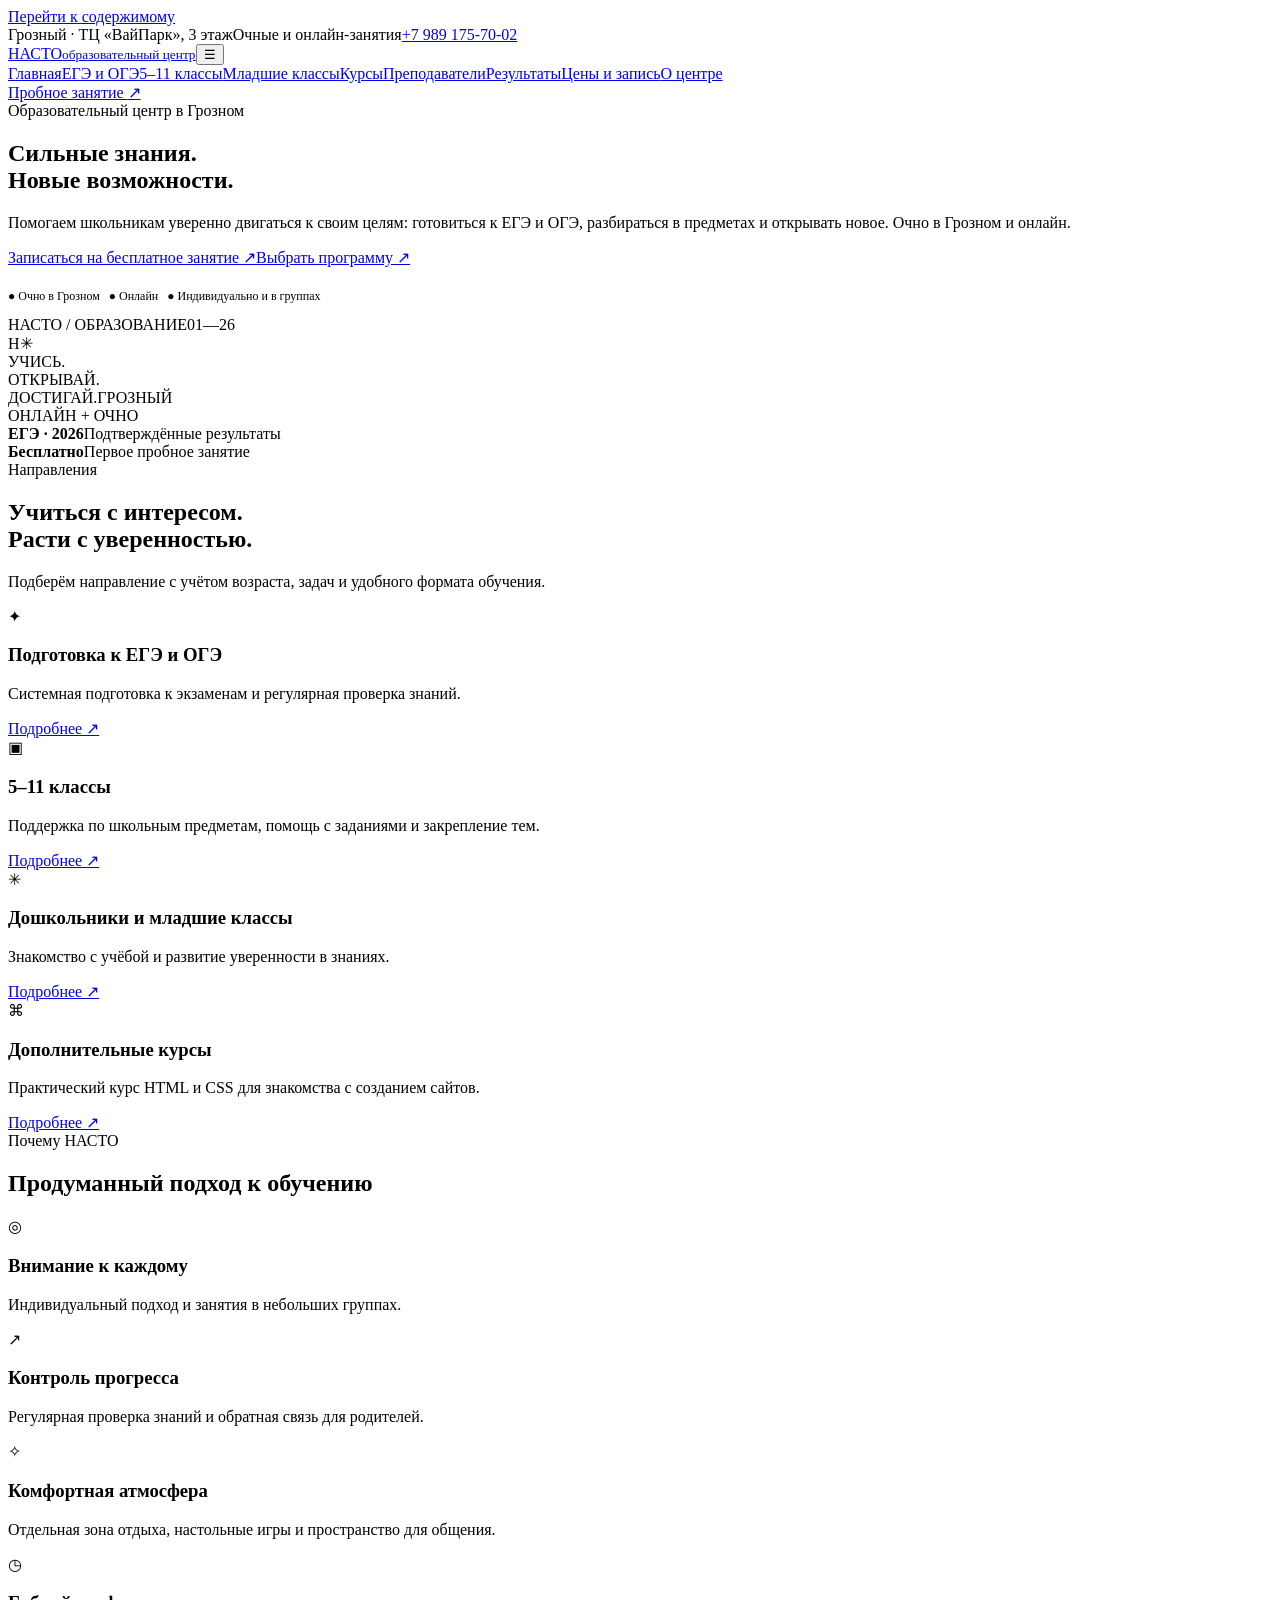
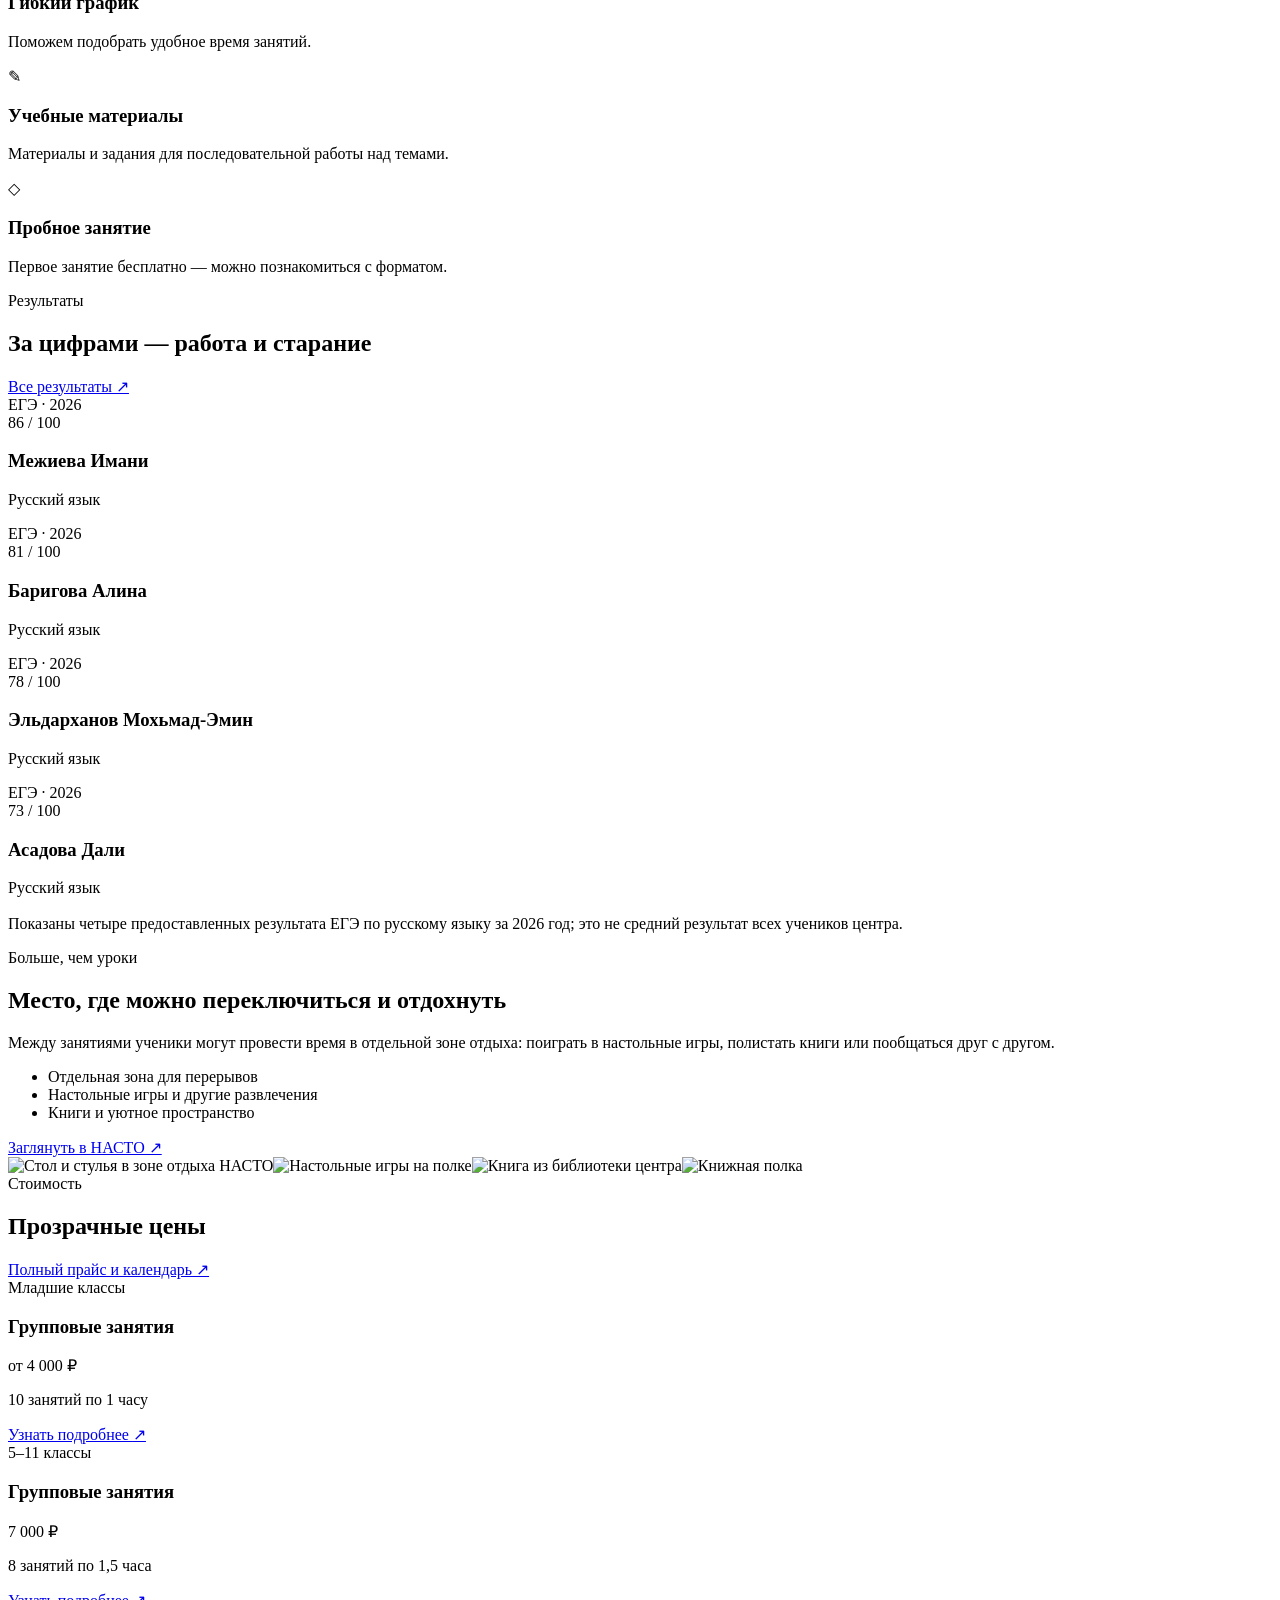
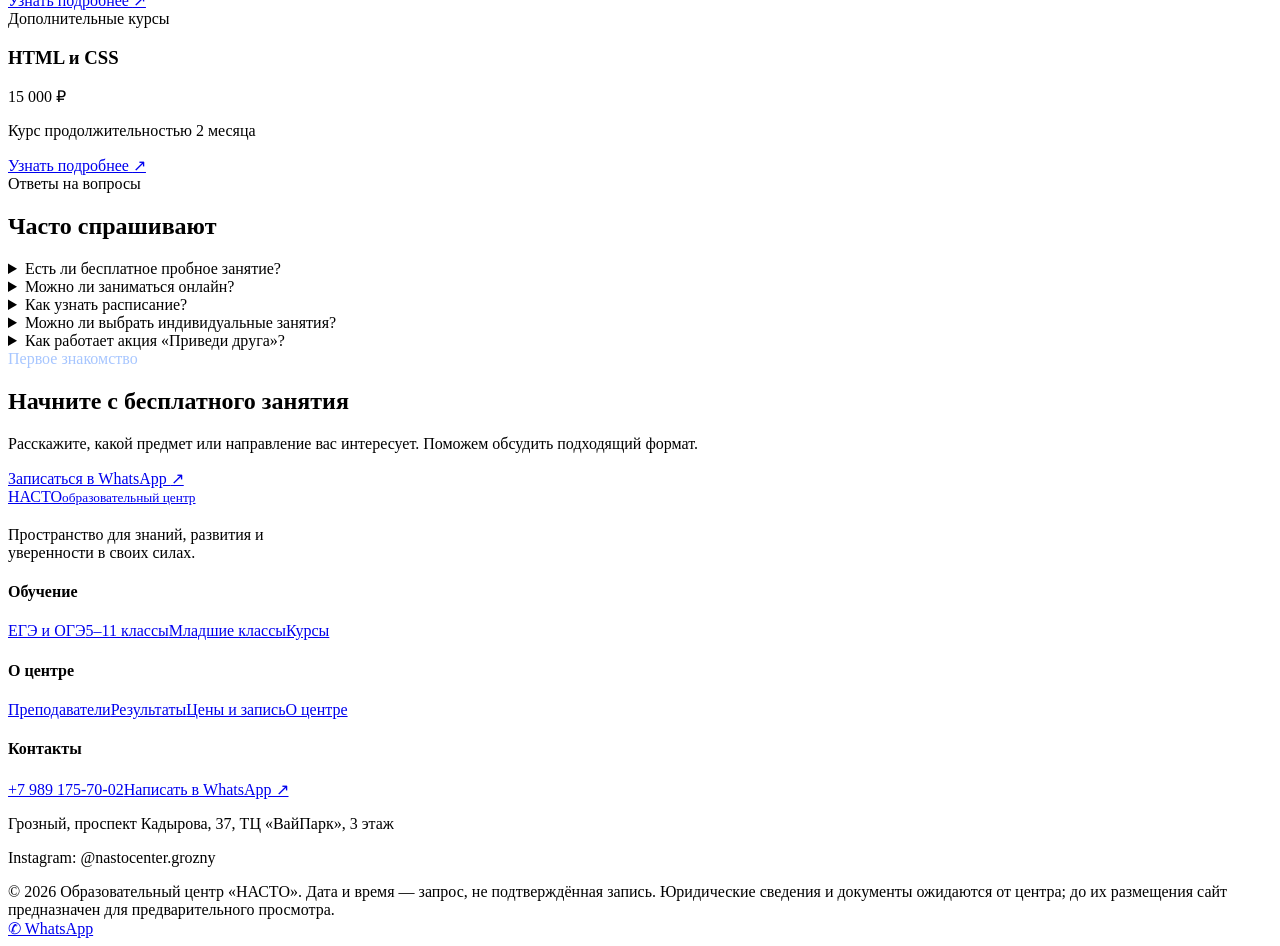
==== index.html @ f41ccc27 "Add files via upload" ====
<!DOCTYPE html>
<html lang="ru"><head><meta charset="utf-8"/><meta content="width=device-width, initial-scale=1" name="viewport"/><meta content="#07183b" name="theme-color"/><meta content="НАСТО — образовательный центр в Грозном. ЕГЭ, ОГЭ, школьные предметы, дошкольная подготовка. Бесплатное пробное занятие." name="description"/><title>Главная | НАСТО — образовательный центр в Грозном</title><link href="assets/style.css" rel="stylesheet"/><link href="assets/favicon.svg" rel="icon" type="image/svg+xml"/><meta content="Главная — НАСТО" property="og:title"/><meta content="НАСТО — образовательный центр в Грозном. ЕГЭ, ОГЭ, школьные предметы, дошкольная подготовка. Бесплатное пробное занятие." property="og:description"/><meta content="website" property="og:type"/><script type="application/ld+json">{"@context":"https://schema.org","@type":"EducationalOrganization","name":"НАСТО","telephone":"+79891757002","address":{"@type":"PostalAddress","streetAddress":"проспект Кадырова, 37, ТЦ ВайПарк, 3 этаж","addressLocality":"Грозный","addressRegion":"Чеченская Республика","addressCountry":"RU"}}</script></head><body><a class="skip-link" href="#main-content">Перейти к содержимому</a><div class="topline"><div class="container"><span>Грозный · ТЦ «ВайПарк», 3 этаж</span><span>Очные и онлайн-занятия</span><a href="tel:+79891757002">+7 989 175-70-02</a></div></div><header class="header"><div class="container header-in"><a aria-label="НАСТО — главная" class="logo" href="index.html"><span><span class="logo-text">НАСТО</span><small>образовательный центр</small></span></a><button aria-controls="main-navigation" aria-expanded="false" aria-label="Открыть меню" class="nav-toggle">☰</button><nav aria-label="Основная навигация" class="nav" id="main-navigation"><a class="active" href="index.html">Главная</a><a class="" href="exams.html">ЕГЭ и ОГЭ</a><a class="" href="school.html">5–11 классы</a><a class="" href="junior.html">Младшие классы</a><a class="" href="courses.html">Курсы</a><a class="" href="teachers.html">Преподаватели</a><a class="" href="results.html">Результаты</a><a class="" href="prices.html">Цены и запись</a><a class="" href="about.html">О центре</a></nav><a aria-label="Пробное занятие ↗ — откроется WhatsApp, сообщение нужно отправить вручную" class="btn btn-sm" data-wa="Здравствуйте! Хочу записаться на бесплатное пробное занятие в НАСТО." href="https://wa.me/79891757002" rel="noopener noreferrer" target="_blank">Пробное занятие <span aria-hidden="true">↗</span></a></div></header><main id="main-content"><section class="hero"><div class="container hero-in"><div><div class="eyebrow">Образовательный центр в Грозном</div><h1>Сильные знания.<br/><span class="hero-accent">Новые возможности.</span></h1><p>Помогаем школьникам уверенно двигаться к своим целям: готовиться к ЕГЭ и ОГЭ, разбираться в предметах и открывать новое. Очно в Грозном и онлайн.</p><div class="hero-actions"><a aria-label="Записаться на бесплатное занятие ↗ — откроется WhatsApp, сообщение нужно отправить вручную" class="btn" data-wa="Здравствуйте! Хочу записаться на бесплатное пробное занятие в НАСТО." href="https://wa.me/79891757002" rel="noopener noreferrer" target="_blank">Записаться на бесплатное занятие <span aria-hidden="true">↗</span></a><a class="btn btn-light" href="exams.html">Выбрать программу ↗</a></div><p style="font-size:12px;margin-top:22px">● Очно в Грозном   ● Онлайн   ● Индивидуально и в группах</p></div><div aria-hidden="true" class="hero-visual"><div class="editorial-graphic"><div class="graphic-top"><span>НАСТО / ОБРАЗОВАНИЕ</span><span>01—26</span></div><div class="graphic-center"><div class="graphic-ring ring-a"></div><div class="graphic-ring ring-b"></div><span class="graphic-letter">Н</span><span class="graphic-spark">✳</span></div><div class="graphic-bottom"><span>УЧИСЬ.<br>ОТКРЫВАЙ.<br>ДОСТИГАЙ.</span><span>ГРОЗНЫЙ<br>ОНЛАЙН + ОЧНО</span></div></div><div class="float-card fc1"><b>ЕГЭ · 2026</b>Подтверждённые результаты</div><div class="float-card fc2"><b>Бесплатно</b>Первое пробное занятие</div></div></div></section><section class="section"><div class="container"><div class="section-intro"><div><div class="eyebrow">Направления</div><h2>Учиться с интересом.<br/>Расти с уверенностью.</h2></div><p>Подберём направление с учётом возраста, задач и удобного формата обучения.</p></div><div class="grid grid-4"><article class="card reveal"><div class="iconbox">✦</div><h3>Подготовка к ЕГЭ и ОГЭ</h3><p>Системная подготовка к экзаменам и регулярная проверка знаний.</p><a class="arrow-link" href="exams.html">Подробнее ↗</a></article><article class="card reveal"><div class="iconbox">▣</div><h3>5–11 классы</h3><p>Поддержка по школьным предметам, помощь с заданиями и закрепление тем.</p><a class="arrow-link" href="school.html">Подробнее ↗</a></article><article class="card reveal"><div class="iconbox">✳</div><h3>Дошкольники и младшие классы</h3><p>Знакомство с учёбой и развитие уверенности в знаниях.</p><a class="arrow-link" href="junior.html">Подробнее ↗</a></article><article class="card reveal"><div class="iconbox">⌘</div><h3>Дополнительные курсы</h3><p>Практический курс HTML и CSS для знакомства с созданием сайтов.</p><a class="arrow-link" href="courses.html">Подробнее ↗</a></article></div></div></section><section class="section soft"><div class="container"><div class="section-intro"><div><div class="eyebrow">Почему НАСТО</div><h2>Продуманный подход к обучению</h2></div></div><div class="grid grid-3"><article class="card reveal"><div class="iconbox">◎</div><h3>Внимание к каждому</h3><p>Индивидуальный подход и занятия в небольших группах.</p></article><article class="card reveal"><div class="iconbox">↗</div><h3>Контроль прогресса</h3><p>Регулярная проверка знаний и обратная связь для родителей.</p></article><article class="card reveal"><div class="iconbox">✧</div><h3>Комфортная атмосфера</h3><p>Отдельная зона отдыха, настольные игры и пространство для общения.</p></article><article class="card reveal"><div class="iconbox">◷</div><h3>Гибкий график</h3><p>Поможем подобрать удобное время занятий.</p></article><article class="card reveal"><div class="iconbox">✎</div><h3>Учебные материалы</h3><p>Материалы и задания для последовательной работы над темами.</p></article><article class="card reveal"><div class="iconbox">◇</div><h3>Пробное занятие</h3><p>Первое занятие бесплатно — можно познакомиться с форматом.</p></article></div></div></section><section class="section"><div class="container"><div class="section-intro"><div><div class="eyebrow">Результаты</div><h2>За цифрами — работа и старание</h2></div><a class="arrow-link" href="results.html">Все результаты ↗</a></div><div class="results-grid"><article class="result-card reveal"><span class="tag">ЕГЭ · 2026</span><div class="score">86<span style="font-size:16px;letter-spacing:0"> / 100</span></div><h3>Межиева Имани</h3><p>Русский язык</p></article><article class="result-card reveal"><span class="tag">ЕГЭ · 2026</span><div class="score">81<span style="font-size:16px;letter-spacing:0"> / 100</span></div><h3>Баригова Алина</h3><p>Русский язык</p></article><article class="result-card reveal"><span class="tag">ЕГЭ · 2026</span><div class="score">78<span style="font-size:16px;letter-spacing:0"> / 100</span></div><h3>Эльдарханов Мохьмад-Эмин</h3><p>Русский язык</p></article><article class="result-card reveal"><span class="tag">ЕГЭ · 2026</span><div class="score">73<span style="font-size:16px;letter-spacing:0"> / 100</span></div><h3>Асадова Дали</h3><p>Русский язык</p></article></div><p class="fineprint" style="margin-top:18px">Показаны четыре предоставленных результата ЕГЭ по русскому языку за 2026 год; это не средний результат всех учеников центра.</p></div></section><section class="section soft"><div class="container"><div class="split"><div><div class="eyebrow">Больше, чем уроки</div><h2>Место, где можно переключиться и отдохнуть</h2><p>Между занятиями ученики могут провести время в отдельной зоне отдыха: поиграть в настольные игры, полистать книги или пообщаться друг с другом.</p><ul class="checklist"><li>Отдельная зона для перерывов</li><li>Настольные игры и другие развлечения</li><li>Книги и уютное пространство</li></ul><a class="arrow-link" href="about.html">Заглянуть в НАСТО ↗</a></div><div class="photo-mosaic"><img alt="Стол и стулья в зоне отдыха НАСТО" loading="lazy" src="assets/lounge.webp"/><img alt="Настольные игры на полке" loading="lazy" src="assets/games.webp"/><img alt="Книга из библиотеки центра" loading="lazy" src="assets/reading.webp"/><img alt="Книжная полка" loading="lazy" src="assets/books.webp"/></div></div></div></section><section class="section"><div class="container"><div class="section-intro"><div><div class="eyebrow">Стоимость</div><h2>Прозрачные цены</h2></div><a class="arrow-link" href="prices.html">Полный прайс и календарь ↗</a></div><div class="pricing"><div class="price-card"><span class="tag">Младшие классы</span><h3>Групповые занятия</h3><div class="amount">от 4 000 ₽</div><p>10 занятий по 1 часу</p><a aria-label="Узнать подробнее ↗ — откроется WhatsApp, сообщение нужно отправить вручную" class="btn btn-outline" data-wa="Здравствуйте! Интересуют групповые занятия для младших классов." href="https://wa.me/79891757002" rel="noopener noreferrer" target="_blank">Узнать подробнее <span aria-hidden="true">↗</span></a></div><div class="price-card featured"><span class="tag">5–11 классы</span><h3>Групповые занятия</h3><div class="amount">7 000 ₽</div><p>8 занятий по 1,5 часа</p><a aria-label="Узнать подробнее ↗ — откроется WhatsApp, сообщение нужно отправить вручную" class="btn" data-wa="Здравствуйте! Интересуют групповые занятия для 5–11 классов." href="https://wa.me/79891757002" rel="noopener noreferrer" target="_blank">Узнать подробнее <span aria-hidden="true">↗</span></a></div><div class="price-card"><span class="tag">Дополнительные курсы</span><h3>HTML и CSS</h3><div class="amount">15 000 ₽</div><p>Курс продолжительностью 2 месяца</p><a aria-label="Узнать подробнее ↗ — откроется WhatsApp, сообщение нужно отправить вручную" class="btn btn-outline" data-wa="Здравствуйте! Интересует курс HTML и CSS." href="https://wa.me/79891757002" rel="noopener noreferrer" target="_blank">Узнать подробнее <span aria-hidden="true">↗</span></a></div></div></div></section><section class="section soft"><div class="container"><div class="section-intro"><div><div class="eyebrow">Ответы на вопросы</div><h2>Часто спрашивают</h2></div></div><div class="faq"><details><summary>Есть ли бесплатное пробное занятие?</summary><p>Да, первое пробное занятие бесплатное. Уточните удобное время у администратора.</p></details><details><summary>Можно ли заниматься онлайн?</summary><p>Да, центр предлагает очные и онлайн-занятия. Формат конкретной программы уточняйте при записи.</p></details><details><summary>Как узнать расписание?</summary><p>Выберите желаемую дату и время в календаре. Администратор подтвердит возможность записи в WhatsApp.</p></details><details><summary>Можно ли выбрать индивидуальные занятия?</summary><p>Да, доступны индивидуальные, групповые и мини-групповые форматы. Наличие мест уточняется.</p></details><details><summary>Как работает акция «Приведи друга»?</summary><p>В центре действует предложение со скидкой 50%. Точные условия и применимость к абонементам необходимо уточнить у администратора.</p></details></div></div></section><section class="section"><div class="container"><div class="cta"><div><div class="eyebrow" style="color:#a7c6ff">Первое знакомство</div><h2>Начните с бесплатного занятия</h2><p>Расскажите, какой предмет или направление вас интересует. Поможем обсудить подходящий формат.</p></div><a aria-label="Записаться в WhatsApp ↗ — откроется WhatsApp, сообщение нужно отправить вручную" class="btn btn-light" data-wa="Здравствуйте! Хочу записаться на бесплатное пробное занятие в НАСТО." href="https://wa.me/79891757002" rel="noopener noreferrer" target="_blank">Записаться в WhatsApp <span aria-hidden="true">↗</span></a></div></div></section></main><footer class="footer"><div class="container"><div class="footer-grid"><div><a class="logo" href="index.html"><span><span class="logo-text">НАСТО</span><small>образовательный центр</small></span></a><p style="margin-top:20px;max-width:280px">Пространство для знаний, развития и уверенности в своих силах.</p></div><div><h4>Обучение</h4><a href="exams.html">ЕГЭ и ОГЭ</a><a href="school.html">5–11 классы</a><a href="junior.html">Младшие классы</a><a href="courses.html">Курсы</a></div><div><h4>О центре</h4><a href="teachers.html">Преподаватели</a><a href="results.html">Результаты</a><a href="prices.html">Цены и запись</a><a href="about.html">О центре</a></div><div><h4>Контакты</h4><a href="tel:+79891757002">+7 989 175-70-02</a><a aria-label="Написать в WhatsApp ↗ — откроется WhatsApp, сообщение нужно отправить вручную" data-wa="Здравствуйте! Хочу узнать подробнее о НАСТО." href="https://wa.me/79891757002" rel="noopener noreferrer" target="_blank">Написать в WhatsApp ↗</a><p>Грозный, проспект Кадырова, 37, ТЦ «ВайПарк», 3 этаж</p><p>Instagram: @nastocenter.grozny</p></div></div><div class="footer-bottom">© 2026 Образовательный центр «НАСТО». Дата и время — запрос, не подтверждённая запись. Юридические сведения и документы ожидаются от центра; до их размещения сайт предназначен для предварительного просмотра.</div></div></footer><a aria-label="✆ WhatsApp — откроется WhatsApp, сообщение нужно отправить вручную" class="whatsapp-float" data-wa="Здравствуйте! Хочу узнать о занятиях в НАСТО." href="https://wa.me/79891757002" rel="noopener noreferrer" target="_blank">✆ WhatsApp</a><script defer="" src="assets/script.js"></script></body></html>
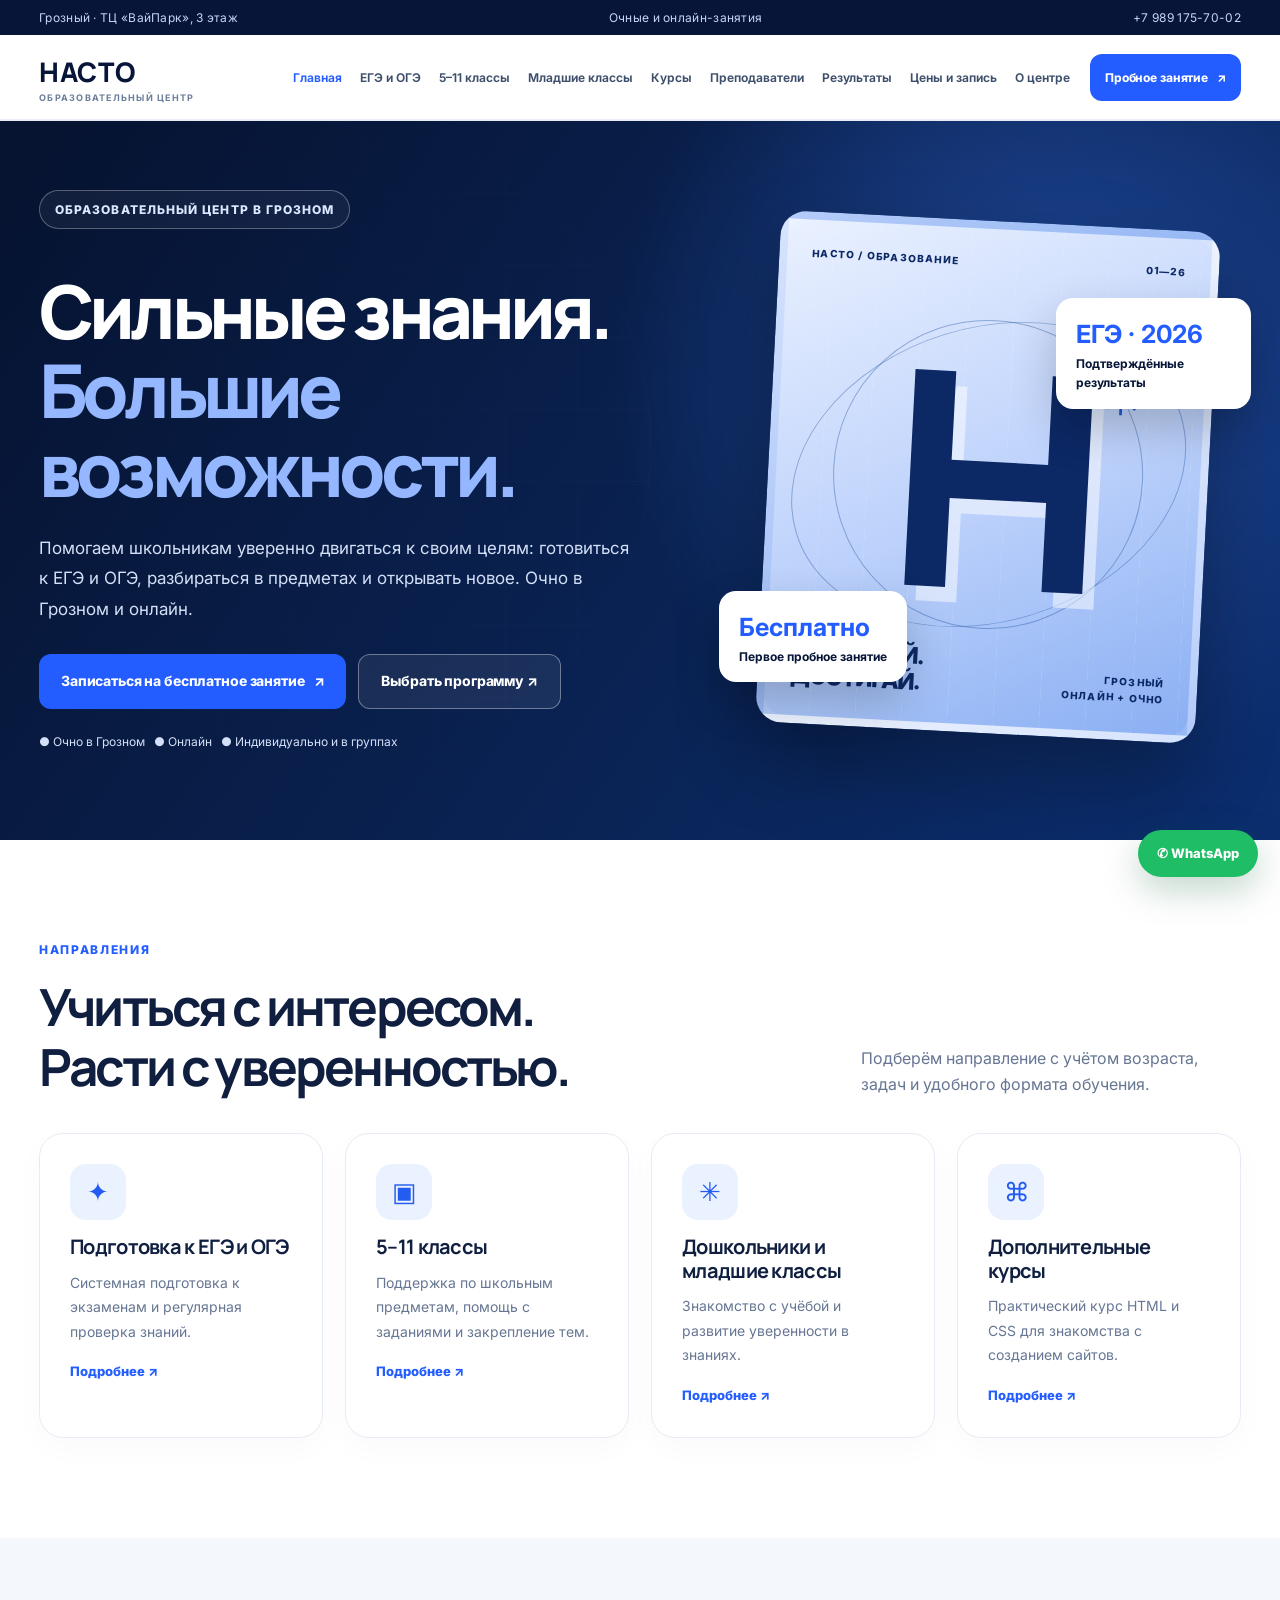
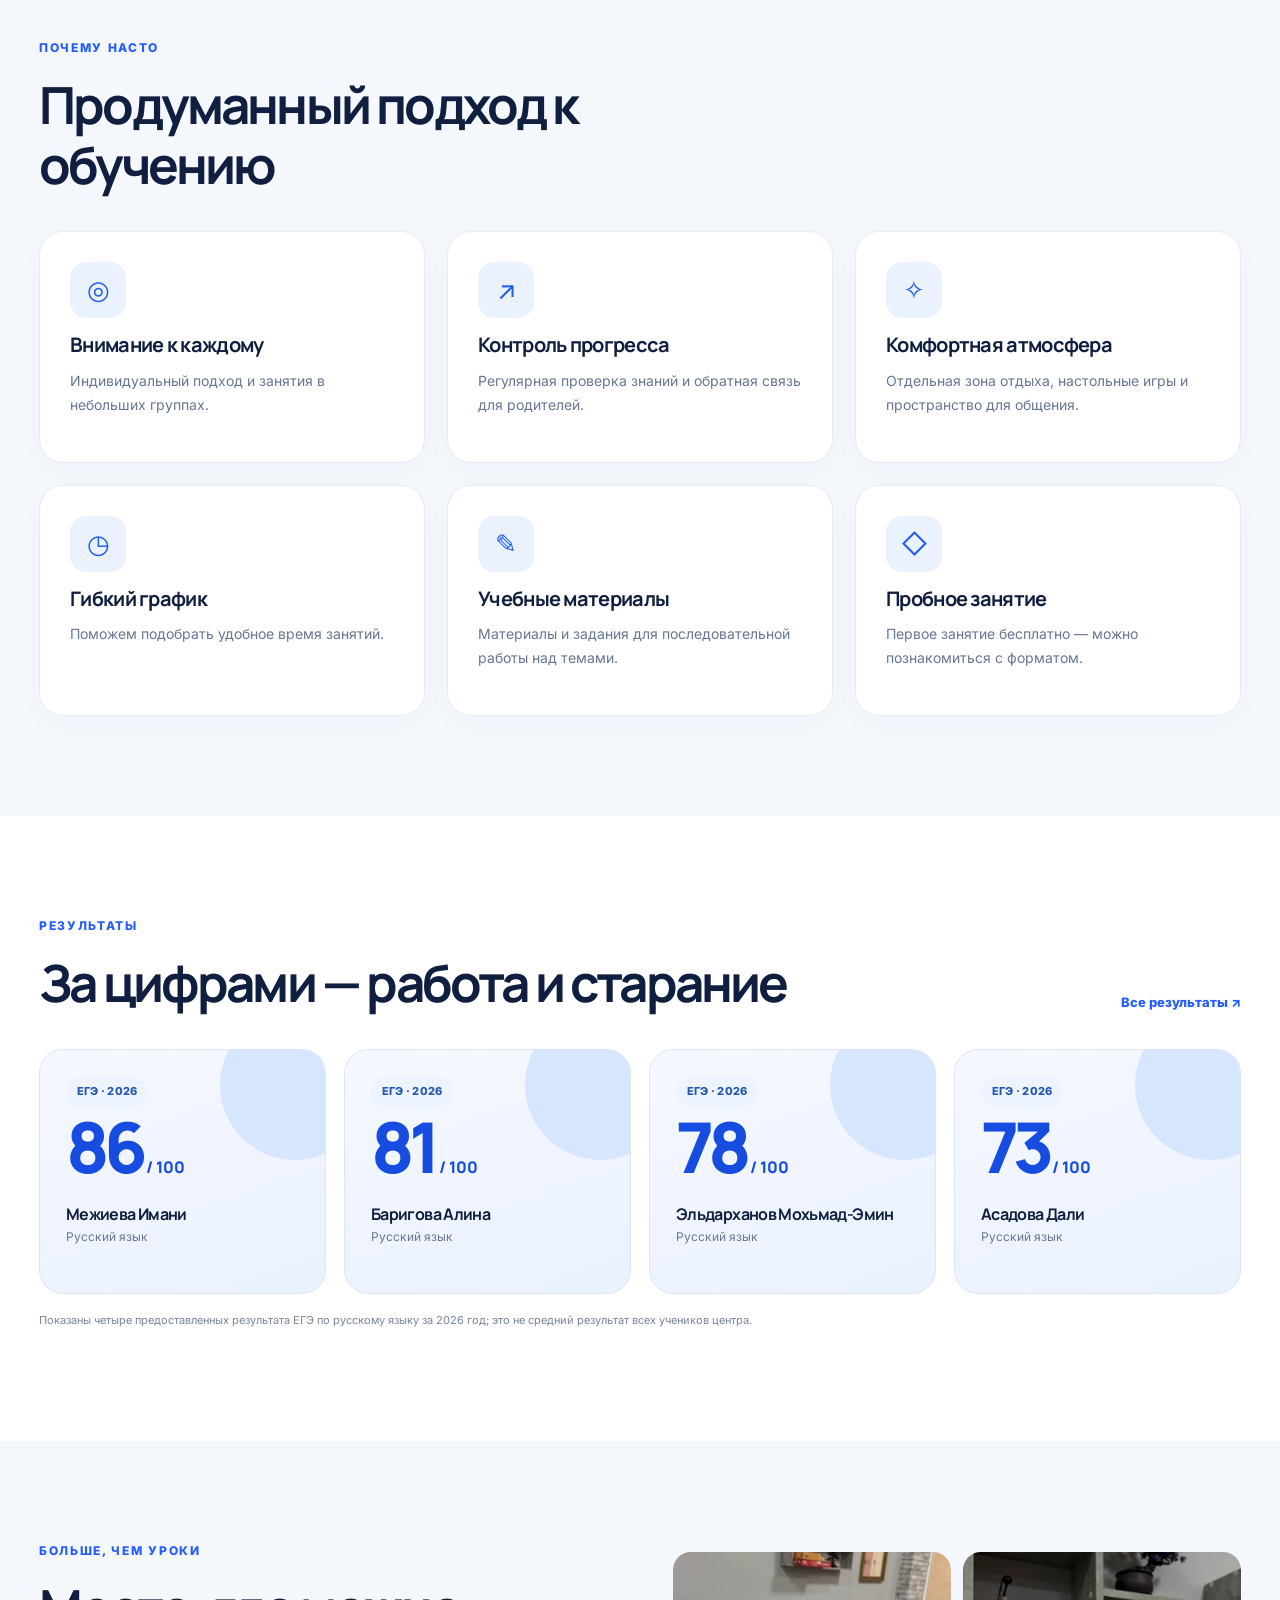
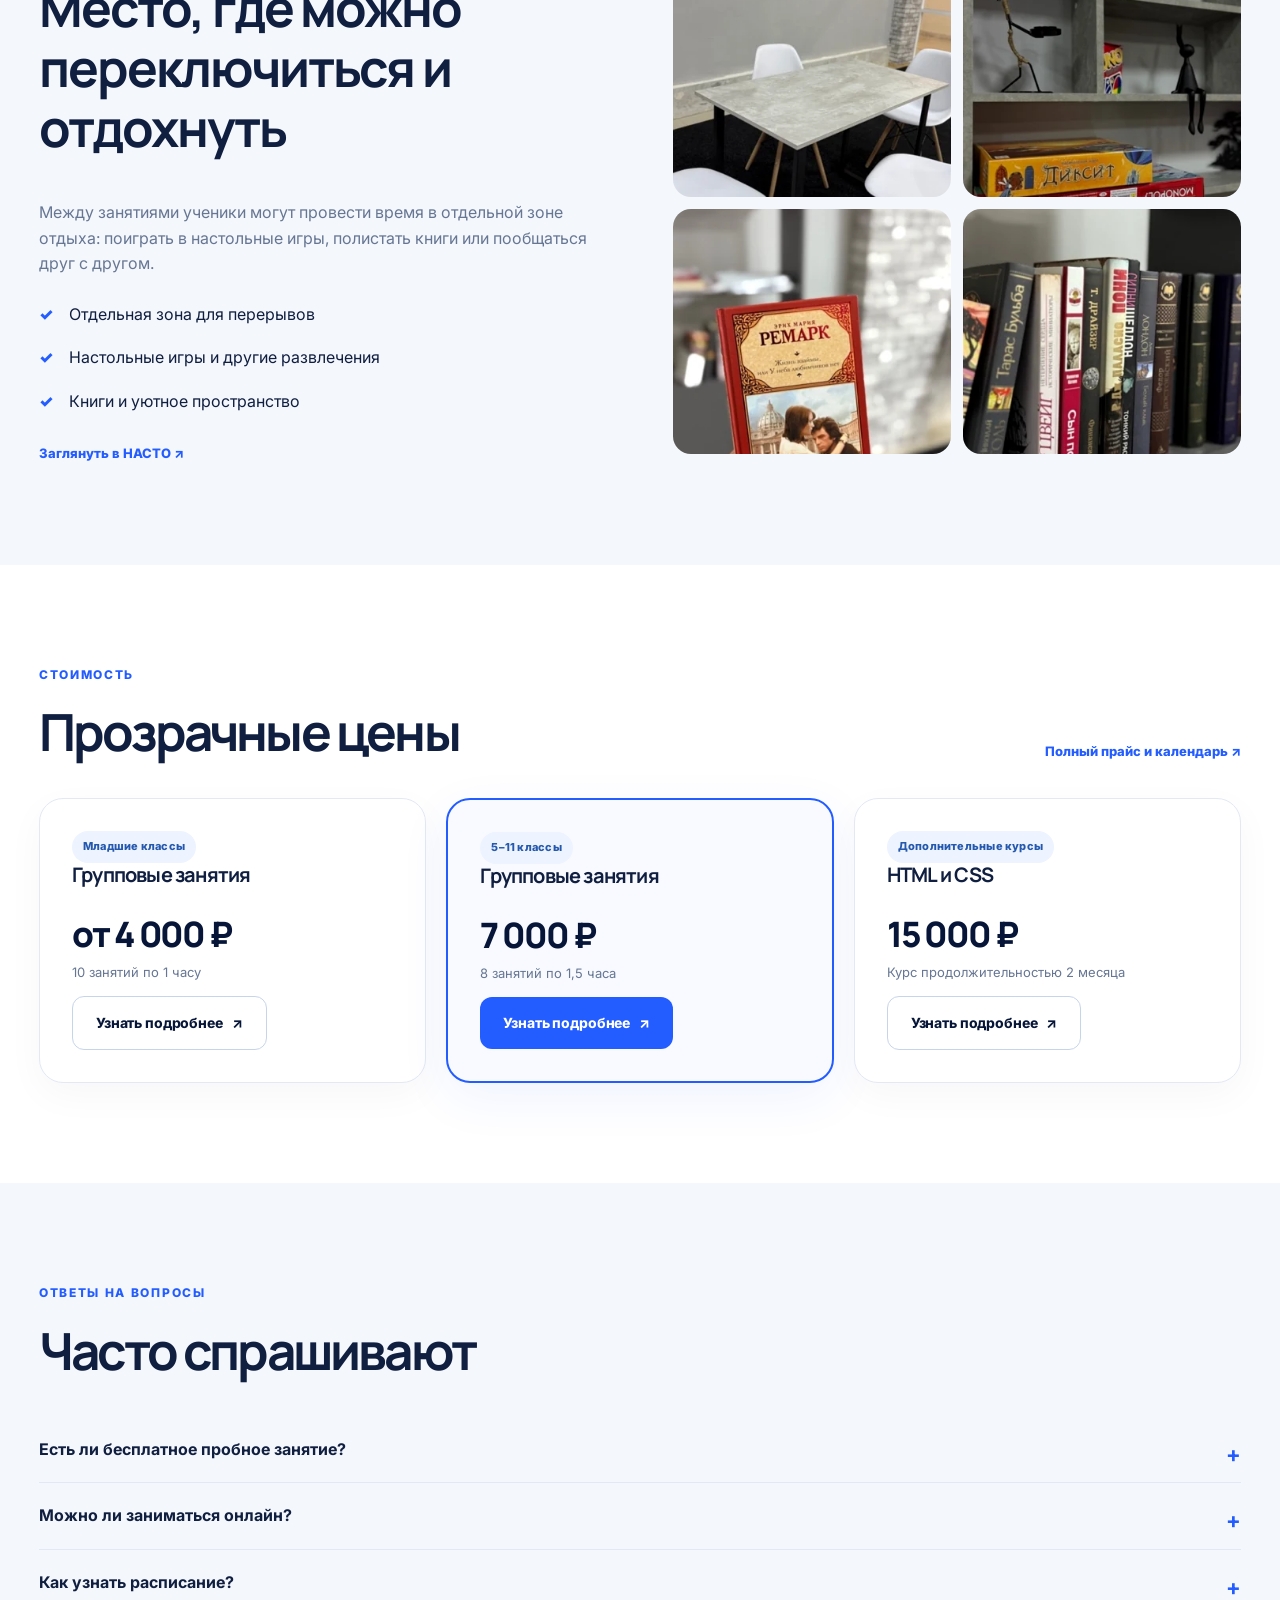
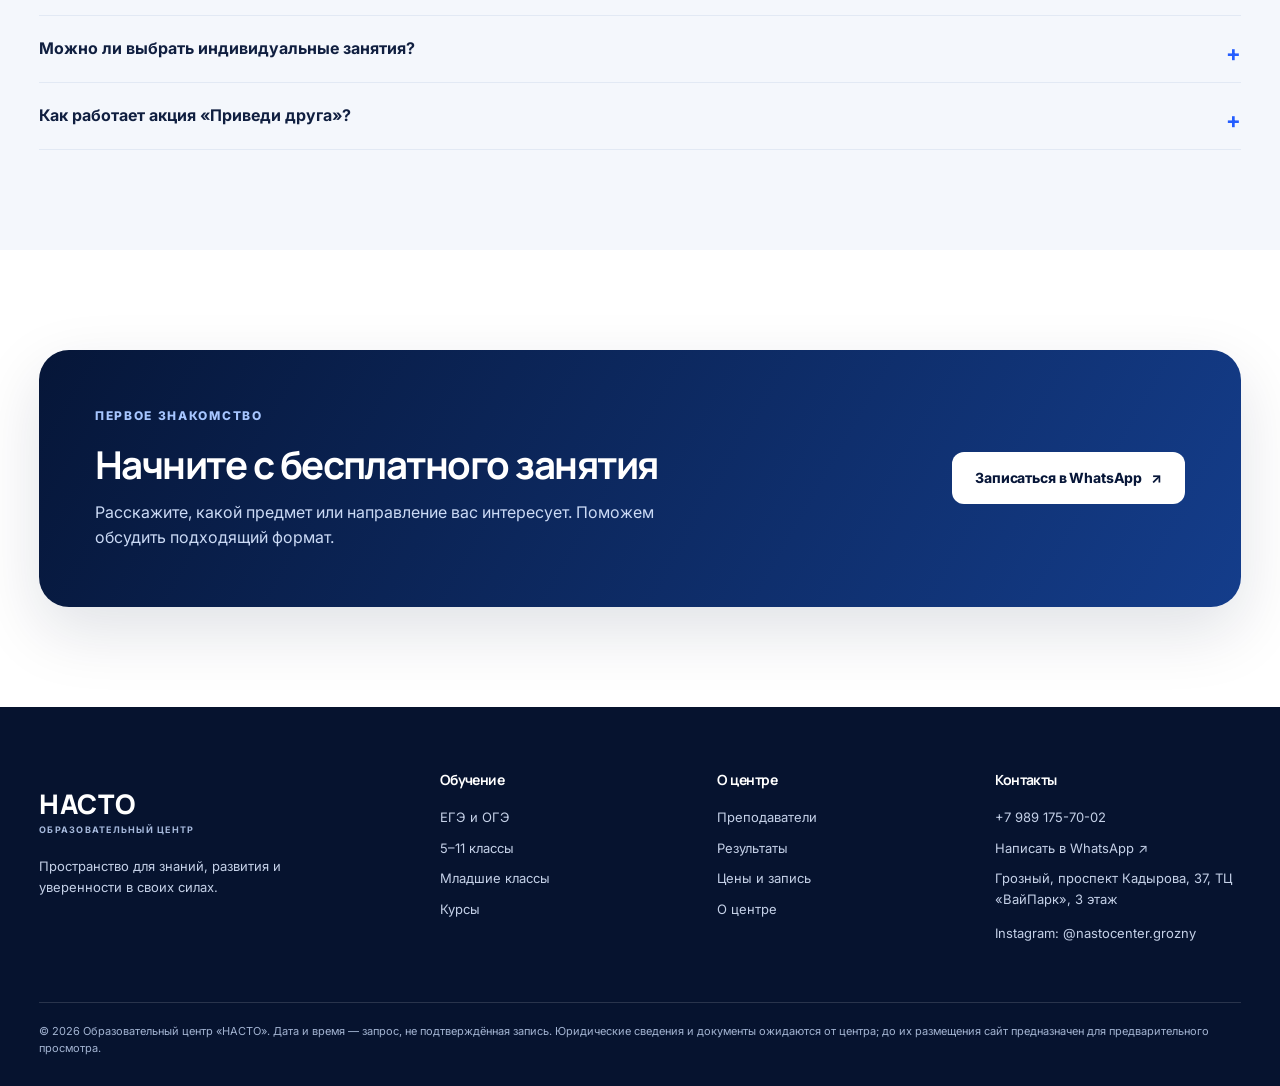
==== commit 6c3d7e0d: "Update index.html" ====
--- a/index.html
+++ b/index.html
@@ -1,2 +1,2 @@
 <!DOCTYPE html>
-<html lang="ru"><head><meta charset="utf-8"/><meta content="width=device-width, initial-scale=1" name="viewport"/><meta content="#07183b" name="theme-color"/><meta content="НАСТО — образовательный центр в Грозном. ЕГЭ, ОГЭ, школьные предметы, дошкольная подготовка. Бесплатное пробное занятие." name="description"/><title>Главная | НАСТО — образовательный центр в Грозном</title><link href="assets/style.css" rel="stylesheet"/><link href="assets/favicon.svg" rel="icon" type="image/svg+xml"/><meta content="Главная — НАСТО" property="og:title"/><meta content="НАСТО — образовательный центр в Грозном. ЕГЭ, ОГЭ, школьные предметы, дошкольная подготовка. Бесплатное пробное занятие." property="og:description"/><meta content="website" property="og:type"/><script type="application/ld+json">{"@context":"https://schema.org","@type":"EducationalOrganization","name":"НАСТО","telephone":"+79891757002","address":{"@type":"PostalAddress","streetAddress":"проспект Кадырова, 37, ТЦ ВайПарк, 3 этаж","addressLocality":"Грозный","addressRegion":"Чеченская Республика","addressCountry":"RU"}}</script></head><body><a class="skip-link" href="#main-content">Перейти к содержимому</a><div class="topline"><div class="container"><span>Грозный · ТЦ «ВайПарк», 3 этаж</span><span>Очные и онлайн-занятия</span><a href="tel:+79891757002">+7 989 175-70-02</a></div></div><header class="header"><div class="container header-in"><a aria-label="НАСТО — главная" class="logo" href="index.html"><span><span class="logo-text">НАСТО</span><small>образовательный центр</small></span></a><button aria-controls="main-navigation" aria-expanded="false" aria-label="Открыть меню" class="nav-toggle">☰</button><nav aria-label="Основная навигация" class="nav" id="main-navigation"><a class="active" href="index.html">Главная</a><a class="" href="exams.html">ЕГЭ и ОГЭ</a><a class="" href="school.html">5–11 классы</a><a class="" href="junior.html">Младшие классы</a><a class="" href="courses.html">Курсы</a><a class="" href="teachers.html">Преподаватели</a><a class="" href="results.html">Результаты</a><a class="" href="prices.html">Цены и запись</a><a class="" href="about.html">О центре</a></nav><a aria-label="Пробное занятие ↗ — откроется WhatsApp, сообщение нужно отправить вручную" class="btn btn-sm" data-wa="Здравствуйте! Хочу записаться на бесплатное пробное занятие в НАСТО." href="https://wa.me/79891757002" rel="noopener noreferrer" target="_blank">Пробное занятие <span aria-hidden="true">↗</span></a></div></header><main id="main-content"><section class="hero"><div class="container hero-in"><div><div class="eyebrow">Образовательный центр в Грозном</div><h1>Сильные знания.<br/><span class="hero-accent">Новые возможности.</span></h1><p>Помогаем школьникам уверенно двигаться к своим целям: готовиться к ЕГЭ и ОГЭ, разбираться в предметах и открывать новое. Очно в Грозном и онлайн.</p><div class="hero-actions"><a aria-label="Записаться на бесплатное занятие ↗ — откроется WhatsApp, сообщение нужно отправить вручную" class="btn" data-wa="Здравствуйте! Хочу записаться на бесплатное пробное занятие в НАСТО." href="https://wa.me/79891757002" rel="noopener noreferrer" target="_blank">Записаться на бесплатное занятие <span aria-hidden="true">↗</span></a><a class="btn btn-light" href="exams.html">Выбрать программу ↗</a></div><p style="font-size:12px;margin-top:22px">● Очно в Грозном   ● Онлайн   ● Индивидуально и в группах</p></div><div aria-hidden="true" class="hero-visual"><div class="editorial-graphic"><div class="graphic-top"><span>НАСТО / ОБРАЗОВАНИЕ</span><span>01—26</span></div><div class="graphic-center"><div class="graphic-ring ring-a"></div><div class="graphic-ring ring-b"></div><span class="graphic-letter">Н</span><span class="graphic-spark">✳</span></div><div class="graphic-bottom"><span>УЧИСЬ.<br>ОТКРЫВАЙ.<br>ДОСТИГАЙ.</span><span>ГРОЗНЫЙ<br>ОНЛАЙН + ОЧНО</span></div></div><div class="float-card fc1"><b>ЕГЭ · 2026</b>Подтверждённые результаты</div><div class="float-card fc2"><b>Бесплатно</b>Первое пробное занятие</div></div></div></section><section class="section"><div class="container"><div class="section-intro"><div><div class="eyebrow">Направления</div><h2>Учиться с интересом.<br/>Расти с уверенностью.</h2></div><p>Подберём направление с учётом возраста, задач и удобного формата обучения.</p></div><div class="grid grid-4"><article class="card reveal"><div class="iconbox">✦</div><h3>Подготовка к ЕГЭ и ОГЭ</h3><p>Системная подготовка к экзаменам и регулярная проверка знаний.</p><a class="arrow-link" href="exams.html">Подробнее ↗</a></article><article class="card reveal"><div class="iconbox">▣</div><h3>5–11 классы</h3><p>Поддержка по школьным предметам, помощь с заданиями и закрепление тем.</p><a class="arrow-link" href="school.html">Подробнее ↗</a></article><article class="card reveal"><div class="iconbox">✳</div><h3>Дошкольники и младшие классы</h3><p>Знакомство с учёбой и развитие уверенности в знаниях.</p><a class="arrow-link" href="junior.html">Подробнее ↗</a></article><article class="card reveal"><div class="iconbox">⌘</div><h3>Дополнительные курсы</h3><p>Практический курс HTML и CSS для знакомства с созданием сайтов.</p><a class="arrow-link" href="courses.html">Подробнее ↗</a></article></div></div></section><section class="section soft"><div class="container"><div class="section-intro"><div><div class="eyebrow">Почему НАСТО</div><h2>Продуманный подход к обучению</h2></div></div><div class="grid grid-3"><article class="card reveal"><div class="iconbox">◎</div><h3>Внимание к каждому</h3><p>Индивидуальный подход и занятия в небольших группах.</p></article><article class="card reveal"><div class="iconbox">↗</div><h3>Контроль прогресса</h3><p>Регулярная проверка знаний и обратная связь для родителей.</p></article><article class="card reveal"><div class="iconbox">✧</div><h3>Комфортная атмосфера</h3><p>Отдельная зона отдыха, настольные игры и пространство для общения.</p></article><article class="card reveal"><div class="iconbox">◷</div><h3>Гибкий график</h3><p>Поможем подобрать удобное время занятий.</p></article><article class="card reveal"><div class="iconbox">✎</div><h3>Учебные материалы</h3><p>Материалы и задания для последовательной работы над темами.</p></article><article class="card reveal"><div class="iconbox">◇</div><h3>Пробное занятие</h3><p>Первое занятие бесплатно — можно познакомиться с форматом.</p></article></div></div></section><section class="section"><div class="container"><div class="section-intro"><div><div class="eyebrow">Результаты</div><h2>За цифрами — работа и старание</h2></div><a class="arrow-link" href="results.html">Все результаты ↗</a></div><div class="results-grid"><article class="result-card reveal"><span class="tag">ЕГЭ · 2026</span><div class="score">86<span style="font-size:16px;letter-spacing:0"> / 100</span></div><h3>Межиева Имани</h3><p>Русский язык</p></article><article class="result-card reveal"><span class="tag">ЕГЭ · 2026</span><div class="score">81<span style="font-size:16px;letter-spacing:0"> / 100</span></div><h3>Баригова Алина</h3><p>Русский язык</p></article><article class="result-card reveal"><span class="tag">ЕГЭ · 2026</span><div class="score">78<span style="font-size:16px;letter-spacing:0"> / 100</span></div><h3>Эльдарханов Мохьмад-Эмин</h3><p>Русский язык</p></article><article class="result-card reveal"><span class="tag">ЕГЭ · 2026</span><div class="score">73<span style="font-size:16px;letter-spacing:0"> / 100</span></div><h3>Асадова Дали</h3><p>Русский язык</p></article></div><p class="fineprint" style="margin-top:18px">Показаны четыре предоставленных результата ЕГЭ по русскому языку за 2026 год; это не средний результат всех учеников центра.</p></div></section><section class="section soft"><div class="container"><div class="split"><div><div class="eyebrow">Больше, чем уроки</div><h2>Место, где можно переключиться и отдохнуть</h2><p>Между занятиями ученики могут провести время в отдельной зоне отдыха: поиграть в настольные игры, полистать книги или пообщаться друг с другом.</p><ul class="checklist"><li>Отдельная зона для перерывов</li><li>Настольные игры и другие развлечения</li><li>Книги и уютное пространство</li></ul><a class="arrow-link" href="about.html">Заглянуть в НАСТО ↗</a></div><div class="photo-mosaic"><img alt="Стол и стулья в зоне отдыха НАСТО" loading="lazy" src="assets/lounge.webp"/><img alt="Настольные игры на полке" loading="lazy" src="assets/games.webp"/><img alt="Книга из библиотеки центра" loading="lazy" src="assets/reading.webp"/><img alt="Книжная полка" loading="lazy" src="assets/books.webp"/></div></div></div></section><section class="section"><div class="container"><div class="section-intro"><div><div class="eyebrow">Стоимость</div><h2>Прозрачные цены</h2></div><a class="arrow-link" href="prices.html">Полный прайс и календарь ↗</a></div><div class="pricing"><div class="price-card"><span class="tag">Младшие классы</span><h3>Групповые занятия</h3><div class="amount">от 4 000 ₽</div><p>10 занятий по 1 часу</p><a aria-label="Узнать подробнее ↗ — откроется WhatsApp, сообщение нужно отправить вручную" class="btn btn-outline" data-wa="Здравствуйте! Интересуют групповые занятия для младших классов." href="https://wa.me/79891757002" rel="noopener noreferrer" target="_blank">Узнать подробнее <span aria-hidden="true">↗</span></a></div><div class="price-card featured"><span class="tag">5–11 классы</span><h3>Групповые занятия</h3><div class="amount">7 000 ₽</div><p>8 занятий по 1,5 часа</p><a aria-label="Узнать подробнее ↗ — откроется WhatsApp, сообщение нужно отправить вручную" class="btn" data-wa="Здравствуйте! Интересуют групповые занятия для 5–11 классов." href="https://wa.me/79891757002" rel="noopener noreferrer" target="_blank">Узнать подробнее <span aria-hidden="true">↗</span></a></div><div class="price-card"><span class="tag">Дополнительные курсы</span><h3>HTML и CSS</h3><div class="amount">15 000 ₽</div><p>Курс продолжительностью 2 месяца</p><a aria-label="Узнать подробнее ↗ — откроется WhatsApp, сообщение нужно отправить вручную" class="btn btn-outline" data-wa="Здравствуйте! Интересует курс HTML и CSS." href="https://wa.me/79891757002" rel="noopener noreferrer" target="_blank">Узнать подробнее <span aria-hidden="true">↗</span></a></div></div></div></section><section class="section soft"><div class="container"><div class="section-intro"><div><div class="eyebrow">Ответы на вопросы</div><h2>Часто спрашивают</h2></div></div><div class="faq"><details><summary>Есть ли бесплатное пробное занятие?</summary><p>Да, первое пробное занятие бесплатное. Уточните удобное время у администратора.</p></details><details><summary>Можно ли заниматься онлайн?</summary><p>Да, центр предлагает очные и онлайн-занятия. Формат конкретной программы уточняйте при записи.</p></details><details><summary>Как узнать расписание?</summary><p>Выберите желаемую дату и время в календаре. Администратор подтвердит возможность записи в WhatsApp.</p></details><details><summary>Можно ли выбрать индивидуальные занятия?</summary><p>Да, доступны индивидуальные, групповые и мини-групповые форматы. Наличие мест уточняется.</p></details><details><summary>Как работает акция «Приведи друга»?</summary><p>В центре действует предложение со скидкой 50%. Точные условия и применимость к абонементам необходимо уточнить у администратора.</p></details></div></div></section><section class="section"><div class="container"><div class="cta"><div><div class="eyebrow" style="color:#a7c6ff">Первое знакомство</div><h2>Начните с бесплатного занятия</h2><p>Расскажите, какой предмет или направление вас интересует. Поможем обсудить подходящий формат.</p></div><a aria-label="Записаться в WhatsApp ↗ — откроется WhatsApp, сообщение нужно отправить вручную" class="btn btn-light" data-wa="Здравствуйте! Хочу записаться на бесплатное пробное занятие в НАСТО." href="https://wa.me/79891757002" rel="noopener noreferrer" target="_blank">Записаться в WhatsApp <span aria-hidden="true">↗</span></a></div></div></section></main><footer class="footer"><div class="container"><div class="footer-grid"><div><a class="logo" href="index.html"><span><span class="logo-text">НАСТО</span><small>образовательный центр</small></span></a><p style="margin-top:20px;max-width:280px">Пространство для знаний, развития и уверенности в своих силах.</p></div><div><h4>Обучение</h4><a href="exams.html">ЕГЭ и ОГЭ</a><a href="school.html">5–11 классы</a><a href="junior.html">Младшие классы</a><a href="courses.html">Курсы</a></div><div><h4>О центре</h4><a href="teachers.html">Преподаватели</a><a href="results.html">Результаты</a><a href="prices.html">Цены и запись</a><a href="about.html">О центре</a></div><div><h4>Контакты</h4><a href="tel:+79891757002">+7 989 175-70-02</a><a aria-label="Написать в WhatsApp ↗ — откроется WhatsApp, сообщение нужно отправить вручную" data-wa="Здравствуйте! Хочу узнать подробнее о НАСТО." href="https://wa.me/79891757002" rel="noopener noreferrer" target="_blank">Написать в WhatsApp ↗</a><p>Грозный, проспект Кадырова, 37, ТЦ «ВайПарк», 3 этаж</p><p>Instagram: @nastocenter.grozny</p></div></div><div class="footer-bottom">© 2026 Образовательный центр «НАСТО». Дата и время — запрос, не подтверждённая запись. Юридические сведения и документы ожидаются от центра; до их размещения сайт предназначен для предварительного просмотра.</div></div></footer><a aria-label="✆ WhatsApp — откроется WhatsApp, сообщение нужно отправить вручную" class="whatsapp-float" data-wa="Здравствуйте! Хочу узнать о занятиях в НАСТО." href="https://wa.me/79891757002" rel="noopener noreferrer" target="_blank">✆ WhatsApp</a><script defer="" src="assets/script.js"></script></body></html>+<html lang="ru"><head><meta charset="utf-8"/><meta content="width=device-width, initial-scale=1" name="viewport"/><meta content="#07183b" name="theme-color"/><meta content="НАСТО — образовательный центр в Грозном. ЕГЭ, ОГЭ, школьные предметы, дошкольная подготовка. Бесплатное пробное занятие." name="description"/><title>Главная | НАСТО — образовательный центр в Грозном</title><link href="assets/style.css" rel="stylesheet"/><link href="assets/favicon.svg" rel="icon" type="image/svg+xml"/><meta content="Главная — НАСТО" property="og:title"/><meta content="НАСТО — образовательный центр в Грозном. ЕГЭ, ОГЭ, школьные предметы, дошкольная подготовка. Бесплатное пробное занятие." property="og:description"/><meta content="website" property="og:type"/><script type="application/ld+json">{"@context":"https://schema.org","@type":"EducationalOrganization","name":"НАСТО","telephone":"+79891757002","address":{"@type":"PostalAddress","streetAddress":"проспект Кадырова, 37, ТЦ ВайПарк, 3 этаж","addressLocality":"Грозный","addressRegion":"Чеченская Республика","addressCountry":"RU"}}</script></head><body><a class="skip-link" href="#main-content">Перейти к содержимому</a><div class="topline"><div class="container"><span>Грозный · ТЦ «ВайПарк», 3 этаж</span><span>Очные и онлайн-занятия</span><a href="tel:+79891757002">+7 989 175-70-02</a></div></div><header class="header"><div class="container header-in"><a aria-label="НАСТО — главная" class="logo" href="index.html"><span><span class="logo-text">НАСТО</span><small>образовательный центр</small></span></a><button aria-controls="main-navigation" aria-expanded="false" aria-label="Открыть меню" class="nav-toggle">☰</button><nav aria-label="Основная навигация" class="nav" id="main-navigation"><a class="active" href="index.html">Главная</a><a class="" href="exams.html">ЕГЭ и ОГЭ</a><a class="" href="school.html">5–11 классы</a><a class="" href="junior.html">Младшие классы</a><a class="" href="courses.html">Курсы</a><a class="" href="teachers.html">Преподаватели</a><a class="" href="results.html">Результаты</a><a class="" href="prices.html">Цены и запись</a><a class="" href="about.html">О центре</a></nav><a aria-label="Пробное занятие ↗ — откроется WhatsApp, сообщение нужно отправить вручную" class="btn btn-sm" data-wa="Здравствуйте! Хочу записаться на бесплатное пробное занятие в НАСТО." href="https://wa.me/79891757002" rel="noopener noreferrer" target="_blank">Пробное занятие <span aria-hidden="true">↗</span></a></div></header><main id="main-content"><section class="hero"><div class="container hero-in"><div><div class="eyebrow">Образовательный центр в Грозном</div><h1>Сильные знания.<br/><span class="hero-accent">Большие возможности.</span></h1><p>Помогаем школьникам уверенно двигаться к своим целям: готовиться к ЕГЭ и ОГЭ, разбираться в предметах и открывать новое. Очно в Грозном и онлайн.</p><div class="hero-actions"><a aria-label="Записаться на бесплатное занятие ↗ — откроется WhatsApp, сообщение нужно отправить вручную" class="btn" data-wa="Здравствуйте! Хочу записаться на бесплатное пробное занятие в НАСТО." href="https://wa.me/79891757002" rel="noopener noreferrer" target="_blank">Записаться на бесплатное занятие <span aria-hidden="true">↗</span></a><a class="btn btn-light" href="exams.html">Выбрать программу ↗</a></div><p style="font-size:12px;margin-top:22px">● Очно в Грозном   ● Онлайн   ● Индивидуально и в группах</p></div><div aria-hidden="true" class="hero-visual"><div class="editorial-graphic"><div class="graphic-top"><span>НАСТО / ОБРАЗОВАНИЕ</span><span>01—26</span></div><div class="graphic-center"><div class="graphic-ring ring-a"></div><div class="graphic-ring ring-b"></div><span class="graphic-letter">Н</span><span class="graphic-spark">✳</span></div><div class="graphic-bottom"><span>УЧИСЬ.<br>ОТКРЫВАЙ.<br>ДОСТИГАЙ.</span><span>ГРОЗНЫЙ<br>ОНЛАЙН + ОЧНО</span></div></div><div class="float-card fc1"><b>ЕГЭ · 2026</b>Подтверждённые результаты</div><div class="float-card fc2"><b>Бесплатно</b>Первое пробное занятие</div></div></div></section><section class="section"><div class="container"><div class="section-intro"><div><div class="eyebrow">Направления</div><h2>Учиться с интересом.<br/>Расти с уверенностью.</h2></div><p>Подберём направление с учётом возраста, задач и удобного формата обучения.</p></div><div class="grid grid-4"><article class="card reveal"><div class="iconbox">✦</div><h3>Подготовка к ЕГЭ и ОГЭ</h3><p>Системная подготовка к экзаменам и регулярная проверка знаний.</p><a class="arrow-link" href="exams.html">Подробнее ↗</a></article><article class="card reveal"><div class="iconbox">▣</div><h3>5–11 классы</h3><p>Поддержка по школьным предметам, помощь с заданиями и закрепление тем.</p><a class="arrow-link" href="school.html">Подробнее ↗</a></article><article class="card reveal"><div class="iconbox">✳</div><h3>Дошкольники и младшие классы</h3><p>Знакомство с учёбой и развитие уверенности в знаниях.</p><a class="arrow-link" href="junior.html">Подробнее ↗</a></article><article class="card reveal"><div class="iconbox">⌘</div><h3>Дополнительные курсы</h3><p>Практический курс HTML и CSS для знакомства с созданием сайтов.</p><a class="arrow-link" href="courses.html">Подробнее ↗</a></article></div></div></section><section class="section soft"><div class="container"><div class="section-intro"><div><div class="eyebrow">Почему НАСТО</div><h2>Продуманный подход к обучению</h2></div></div><div class="grid grid-3"><article class="card reveal"><div class="iconbox">◎</div><h3>Внимание к каждому</h3><p>Индивидуальный подход и занятия в небольших группах.</p></article><article class="card reveal"><div class="iconbox">↗</div><h3>Контроль прогресса</h3><p>Регулярная проверка знаний и обратная связь для родителей.</p></article><article class="card reveal"><div class="iconbox">✧</div><h3>Комфортная атмосфера</h3><p>Отдельная зона отдыха, настольные игры и пространство для общения.</p></article><article class="card reveal"><div class="iconbox">◷</div><h3>Гибкий график</h3><p>Поможем подобрать удобное время занятий.</p></article><article class="card reveal"><div class="iconbox">✎</div><h3>Учебные материалы</h3><p>Материалы и задания для последовательной работы над темами.</p></article><article class="card reveal"><div class="iconbox">◇</div><h3>Пробное занятие</h3><p>Первое занятие бесплатно — можно познакомиться с форматом.</p></article></div></div></section><section class="section"><div class="container"><div class="section-intro"><div><div class="eyebrow">Результаты</div><h2>За цифрами — работа и старание</h2></div><a class="arrow-link" href="results.html">Все результаты ↗</a></div><div class="results-grid"><article class="result-card reveal"><span class="tag">ЕГЭ · 2026</span><div class="score">86<span style="font-size:16px;letter-spacing:0"> / 100</span></div><h3>Межиева Имани</h3><p>Русский язык</p></article><article class="result-card reveal"><span class="tag">ЕГЭ · 2026</span><div class="score">81<span style="font-size:16px;letter-spacing:0"> / 100</span></div><h3>Баригова Алина</h3><p>Русский язык</p></article><article class="result-card reveal"><span class="tag">ЕГЭ · 2026</span><div class="score">78<span style="font-size:16px;letter-spacing:0"> / 100</span></div><h3>Эльдарханов Мохьмад-Эмин</h3><p>Русский язык</p></article><article class="result-card reveal"><span class="tag">ЕГЭ · 2026</span><div class="score">73<span style="font-size:16px;letter-spacing:0"> / 100</span></div><h3>Асадова Дали</h3><p>Русский язык</p></article></div><p class="fineprint" style="margin-top:18px">Показаны четыре предоставленных результата ЕГЭ по русскому языку за 2026 год; это не средний результат всех учеников центра.</p></div></section><section class="section soft"><div class="container"><div class="split"><div><div class="eyebrow">Больше, чем уроки</div><h2>Место, где можно переключиться и отдохнуть</h2><p>Между занятиями ученики могут провести время в отдельной зоне отдыха: поиграть в настольные игры, полистать книги или пообщаться друг с другом.</p><ul class="checklist"><li>Отдельная зона для перерывов</li><li>Настольные игры и другие развлечения</li><li>Книги и уютное пространство</li></ul><a class="arrow-link" href="about.html">Заглянуть в НАСТО ↗</a></div><div class="photo-mosaic"><img alt="Стол и стулья в зоне отдыха НАСТО" loading="lazy" src="assets/lounge.webp"/><img alt="Настольные игры на полке" loading="lazy" src="assets/games.webp"/><img alt="Книга из библиотеки центра" loading="lazy" src="assets/reading.webp"/><img alt="Книжная полка" loading="lazy" src="assets/books.webp"/></div></div></div></section><section class="section"><div class="container"><div class="section-intro"><div><div class="eyebrow">Стоимость</div><h2>Прозрачные цены</h2></div><a class="arrow-link" href="prices.html">Полный прайс и календарь ↗</a></div><div class="pricing"><div class="price-card"><span class="tag">Младшие классы</span><h3>Групповые занятия</h3><div class="amount">от 4 000 ₽</div><p>10 занятий по 1 часу</p><a aria-label="Узнать подробнее ↗ — откроется WhatsApp, сообщение нужно отправить вручную" class="btn btn-outline" data-wa="Здравствуйте! Интересуют групповые занятия для младших классов." href="https://wa.me/79891757002" rel="noopener noreferrer" target="_blank">Узнать подробнее <span aria-hidden="true">↗</span></a></div><div class="price-card featured"><span class="tag">5–11 классы</span><h3>Групповые занятия</h3><div class="amount">7 000 ₽</div><p>8 занятий по 1,5 часа</p><a aria-label="Узнать подробнее ↗ — откроется WhatsApp, сообщение нужно отправить вручную" class="btn" data-wa="Здравствуйте! Интересуют групповые занятия для 5–11 классов." href="https://wa.me/79891757002" rel="noopener noreferrer" target="_blank">Узнать подробнее <span aria-hidden="true">↗</span></a></div><div class="price-card"><span class="tag">Дополнительные курсы</span><h3>HTML и CSS</h3><div class="amount">15 000 ₽</div><p>Курс продолжительностью 2 месяца</p><a aria-label="Узнать подробнее ↗ — откроется WhatsApp, сообщение нужно отправить вручную" class="btn btn-outline" data-wa="Здравствуйте! Интересует курс HTML и CSS." href="https://wa.me/79891757002" rel="noopener noreferrer" target="_blank">Узнать подробнее <span aria-hidden="true">↗</span></a></div></div></div></section><section class="section soft"><div class="container"><div class="section-intro"><div><div class="eyebrow">Ответы на вопросы</div><h2>Часто спрашивают</h2></div></div><div class="faq"><details><summary>Есть ли бесплатное пробное занятие?</summary><p>Да, первое пробное занятие бесплатное. Уточните удобное время у администратора.</p></details><details><summary>Можно ли заниматься онлайн?</summary><p>Да, центр предлагает очные и онлайн-занятия. Формат конкретной программы уточняйте при записи.</p></details><details><summary>Как узнать расписание?</summary><p>Выберите желаемую дату и время в календаре. Администратор подтвердит возможность записи в WhatsApp.</p></details><details><summary>Можно ли выбрать индивидуальные занятия?</summary><p>Да, доступны индивидуальные, групповые и мини-групповые форматы. Наличие мест уточняется.</p></details><details><summary>Как работает акция «Приведи друга»?</summary><p>В центре действует предложение со скидкой 50%. Точные условия и применимость к абонементам необходимо уточнить у администратора.</p></details></div></div></section><section class="section"><div class="container"><div class="cta"><div><div class="eyebrow" style="color:#a7c6ff">Первое знакомство</div><h2>Начните с бесплатного занятия</h2><p>Расскажите, какой предмет или направление вас интересует. Поможем обсудить подходящий формат.</p></div><a aria-label="Записаться в WhatsApp ↗ — откроется WhatsApp, сообщение нужно отправить вручную" class="btn btn-light" data-wa="Здравствуйте! Хочу записаться на бесплатное пробное занятие в НАСТО." href="https://wa.me/79891757002" rel="noopener noreferrer" target="_blank">Записаться в WhatsApp <span aria-hidden="true">↗</span></a></div></div></section></main><footer class="footer"><div class="container"><div class="footer-grid"><div><a class="logo" href="index.html"><span><span class="logo-text">НАСТО</span><small>образовательный центр</small></span></a><p style="margin-top:20px;max-width:280px">Пространство для знаний, развития и уверенности в своих силах.</p></div><div><h4>Обучение</h4><a href="exams.html">ЕГЭ и ОГЭ</a><a href="school.html">5–11 классы</a><a href="junior.html">Младшие классы</a><a href="courses.html">Курсы</a></div><div><h4>О центре</h4><a href="teachers.html">Преподаватели</a><a href="results.html">Результаты</a><a href="prices.html">Цены и запись</a><a href="about.html">О центре</a></div><div><h4>Контакты</h4><a href="tel:+79891757002">+7 989 175-70-02</a><a aria-label="Написать в WhatsApp ↗ — откроется WhatsApp, сообщение нужно отправить вручную" data-wa="Здравствуйте! Хочу узнать подробнее о НАСТО." href="https://wa.me/79891757002" rel="noopener noreferrer" target="_blank">Написать в WhatsApp ↗</a><p>Грозный, проспект Кадырова, 37, ТЦ «ВайПарк», 3 этаж</p><p>Instagram: @nastocenter.grozny</p></div></div><div class="footer-bottom">© 2026 Образовательный центр «НАСТО». Дата и время — запрос, не подтверждённая запись. Юридические сведения и документы ожидаются от центра; до их размещения сайт предназначен для предварительного просмотра.</div></div></footer><a aria-label="✆ WhatsApp — откроется WhatsApp, сообщение нужно отправить вручную" class="whatsapp-float" data-wa="Здравствуйте! Хочу узнать о занятиях в НАСТО." href="https://wa.me/79891757002" rel="noopener noreferrer" target="_blank">✆ WhatsApp</a><script defer="" src="assets/script.js"></script></body></html>
--- a/assets/style.css
+++ b/assets/style.css
@@ -0,0 +1,51 @@
+@import url('https://fonts.googleapis.com/css2?family=Manrope:wght@400;500;600;700;800&family=Inter:wght@400;500;600;700&display=swap');
+:root{--navy:#07183b;--navy2:#0d275a;--blue:#1b5cff;--pale:#eef4ff;--ink:#122347;--muted:#62718c;--line:#dfe7f3;--white:#fff;--radius:22px}*{box-sizing:border-box}html{scroll-behavior:smooth}body{margin:0;color:var(--ink);font-family:Inter,Arial,sans-serif;background:#fff;line-height:1.6}h1,h2,h3,h4,p{margin-top:0}h1,h2,h3,h4{font-family:Manrope,Arial,sans-serif;line-height:1.17;letter-spacing:-.04em}h1{font-size:clamp(2.65rem,6.5vw,5.8rem);font-weight:800}h2{font-size:clamp(2rem,4vw,3.45rem)}h3{font-size:1.25rem}a{color:inherit;text-decoration:none}button,input,select{font:inherit}button{cursor:pointer}img{max-width:100%;display:block}a:focus-visible,button:focus-visible,input:focus-visible,select:focus-visible{outline:3px solid #79b5ff;outline-offset:3px}.container{max-width:1210px;margin:auto;padding:0 24px}.topline{background:#061331;color:#c4d5f8;font-size:12px;padding:8px 0}.topline .container{display:flex;justify-content:space-between;gap:16px;flex-wrap:wrap}.topline a:hover{color:white}.header{position:sticky;top:0;z-index:40;background:#fffefef5;backdrop-filter:blur(18px);border-bottom:1px solid #e9eef7}.header-in{min-height:82px;display:flex;align-items:center;gap:20px}.logo{display:flex;align-items:center;gap:10px;flex-shrink:0}.logo-mark{width:43px;height:43px;display:grid;place-items:center;background:var(--navy);color:white;border-radius:13px;font-family:Manrope;font-weight:800;font-size:24px;letter-spacing:-.12em;transform:rotate(-5deg)}.logo-text{font-family:Manrope;font-size:24px;letter-spacing:-.07em;font-weight:800;color:var(--navy)}.logo small{display:block;font-size:9px;color:#6b7d9b;letter-spacing:.1em;font-weight:700;text-transform:uppercase;line-height:1.2}.nav{display:flex;align-items:center;gap:18px;margin-left:auto}.nav a{font-size:12px;font-weight:700;color:#3e4f6c;white-space:nowrap}.nav a:hover,.nav a.active{color:var(--blue)}.nav-toggle{display:none;border:1px solid var(--line);background:white;padding:9px 12px;border-radius:12px;font-size:20px}.btn{display:inline-flex;align-items:center;justify-content:center;gap:9px;border:0;background:var(--blue);color:white;border-radius:13px;padding:15px 23px;font-size:14px;font-weight:700;transition:transform .2s,box-shadow .2s,background .2s;white-space:normal;text-align:center}.btn:hover{transform:translateY(-2px);box-shadow:0 12px 26px #1b5cff38;background:#0b49e4}.btn-light{background:white;color:var(--navy)}.btn-light:hover{background:#edf4ff}.btn-outline{background:transparent;border:1px solid #c7d5eb;color:var(--navy)}.btn-outline:hover{background:#f0f5ff}.btn-sm{padding:11px 15px;font-size:12px}.eyebrow{font-weight:800;color:var(--blue);font-size:12px;letter-spacing:.15em;text-transform:uppercase;margin-bottom:18px}.hero{background:radial-gradient(circle at 82% 32%,#1d51b5 0,transparent 35%),linear-gradient(125deg,#071535,#0b2556 75%,#0e3169);color:white;overflow:hidden;position:relative}.hero:before{content:'';position:absolute;width:650px;height:650px;border:1px solid #ffffff1c;border-radius:50%;right:-100px;top:-130px;box-shadow:0 0 0 90px #ffffff08,0 0 0 180px #ffffff05}.hero-in{display:grid;grid-template-columns:1.15fr .85fr;align-items:center;min-height:610px;gap:40px;padding-top:85px;padding-bottom:90px;position:relative}.hero h1{margin-bottom:24px}.hero p{max-width:580px;color:#c6d6f2;font-size:17px;line-height:1.8}.hero .eyebrow{color:#a7c6ff}.hero-actions{display:flex;flex-wrap:wrap;gap:12px;margin-top:30px}.hero-visual{position:relative;min-height:400px;display:grid;place-items:center}.orbit{width:min(380px,85%);aspect-ratio:1;border-radius:50%;border:1px solid #ffffff3a;display:grid;place-items:center;box-shadow:0 0 0 30px #ffffff08,0 0 0 65px #ffffff06}.orbit-inner{width:72%;aspect-ratio:1;background:linear-gradient(145deg,#316dff,#143c8d);border-radius:40px;transform:rotate(-12deg);display:grid;place-items:center;box-shadow:0 25px 80px #0006}.orbit-inner span{font-family:Manrope;font-size:clamp(3.8rem,9vw,7.5rem);font-weight:800;color:white;letter-spacing:-.13em;transform:rotate(12deg);padding-right:.13em}.float-card{position:absolute;background:white;color:var(--navy);padding:16px 20px;border-radius:17px;box-shadow:0 15px 45px #0004;max-width:195px;font-size:12px;font-weight:700}.float-card b{display:block;font-size:25px;color:var(--blue)}.fc1{top:25px;right:0}.fc2{bottom:25px;left:0}.section{padding:96px 0}.section.soft{background:#f5f8fd}.section.dark{background:var(--navy);color:white}.section-intro{display:flex;justify-content:space-between;gap:30px;align-items:end;margin-bottom:36px}.section-intro h2{margin-bottom:0;max-width:760px}.section-intro p{color:var(--muted);max-width:380px;margin:0}.grid{display:grid;gap:22px}.grid-3{grid-template-columns:repeat(3,minmax(0,1fr))}.grid-4{grid-template-columns:repeat(4,minmax(0,1fr))}.grid-2{grid-template-columns:repeat(2,minmax(0,1fr))}.card{background:white;border:1px solid var(--line);border-radius:var(--radius);padding:28px;transition:transform .25s,box-shadow .25s}.card:hover{transform:translateY(-4px);box-shadow:0 18px 42px #07183b12}.card p{color:var(--muted);font-size:14px}.card h3{margin:15px 0 12px}.iconbox{display:grid;place-items:center;width:56px;height:56px;border-radius:17px;background:#eaf1ff;color:var(--blue);font-size:26px}.arrow-link{color:var(--blue);font-size:13px;font-weight:800}.arrow-link:hover{text-decoration:underline}.tag{display:inline-block;padding:7px 11px;border-radius:999px;background:#edf3ff;color:#2559ad;font-size:11px;font-weight:800;letter-spacing:.02em}.split{display:grid;grid-template-columns:1fr 1fr;align-items:center;gap:65px}.split p{color:var(--muted)}.photo-mosaic{display:grid;grid-template-columns:1fr 1fr;gap:12px;max-height:510px}.photo-mosaic img{width:100%;height:245px;object-fit:cover;border-radius:17px}.photo-mosaic img:nth-child(1){object-position:50% 50%}.checklist{list-style:none;padding:0}.checklist li{padding:9px 0 9px 30px;position:relative}.checklist li:before{content:'✓';position:absolute;left:0;color:var(--blue);font-weight:900}.stat{border:1px solid #dce6f5;border-radius:18px;padding:22px;background:white}.stat strong{font-family:Manrope;font-size:36px;color:var(--blue);display:block}.stat span{font-size:12px;color:var(--muted)}.results-grid{display:grid;grid-template-columns:repeat(4,1fr);gap:18px}.result-card{border-radius:20px;background:#f2f6ff;padding:22px;min-height:230px;position:relative;overflow:hidden;border:1px solid #e2eafb}.result-card:before{content:'';position:absolute;width:150px;height:150px;border-radius:50%;background:#dce8ff;right:-45px;top:-40px}.result-card .score{font-family:Manrope;font-size:64px;font-weight:800;letter-spacing:-.08em;color:#1552df;line-height:1.1;position:relative}.result-card h3{font-size:16px;position:relative;margin:20px 0 4px}.result-card p{font-size:12px;color:#687893;position:relative}.pricing{display:grid;grid-template-columns:repeat(3,1fr);gap:20px}.price-card{border:1px solid var(--line);border-radius:23px;padding:28px;background:white}.price-card.featured{border:2px solid var(--blue);box-shadow:0 15px 50px #1b5cff12}.price-card .amount{font-family:Manrope;font-weight:800;font-size:35px;color:var(--navy);letter-spacing:-.06em}.price-card .amount small{font-size:13px;font-weight:500;color:var(--muted)}.price-card p{color:var(--muted);font-size:13px}.price-card ul{padding-left:18px;font-size:13px;color:#53637c;min-height:65px}.cta{background:linear-gradient(115deg,#0b2452,#1443a4);color:white;border-radius:28px;padding:56px;display:flex;justify-content:space-between;align-items:center;gap:30px;position:relative;overflow:hidden}.cta h2{margin-bottom:12px;font-size:clamp(1.8rem,3vw,3rem)}.cta p{color:#cbdaf5;max-width:620px;margin-bottom:0}.cta>*{position:relative}.page-hero{background:linear-gradient(130deg,#07183b,#153a7c);color:white;padding:80px 0 75px;overflow:hidden}.page-hero h1{font-size:clamp(2.4rem,5vw,4.8rem);max-width:950px;margin-bottom:18px}.page-hero p{color:#c8d7f0;max-width:690px;font-size:16px}.breadcrumbs{font-size:12px;color:#b6c9ee;margin-bottom:26px}.breadcrumbs a{text-decoration:underline}.detail-list{display:grid;gap:14px}.detail-list>div{padding:18px 20px;background:#f3f7fe;border-radius:13px}.note{padding:18px 22px;background:#eef4ff;border-left:4px solid var(--blue);border-radius:10px;color:#465c7e;font-size:13px}.gallery{display:grid;grid-template-columns:repeat(4,1fr);gap:14px}.gallery img{width:100%;height:330px;object-fit:cover;border-radius:17px}.teacher-figure{height:190px;border-radius:17px;background:linear-gradient(140deg,#e7efff,#b7d0ff);display:grid;place-items:center;overflow:hidden}.teacher-figure svg{width:145px;max-width:80%}.table-wrap{overflow-x:auto;border:1px solid var(--line);border-radius:18px}table{width:100%;border-collapse:collapse;text-align:left}th,td{padding:18px 20px;border-bottom:1px solid #e7edf7;font-size:14px}th{background:#f2f6fd;color:#36496d;font-size:12px}tr:last-child td{border-bottom:0}.booking{display:grid;grid-template-columns:1fr 1fr;gap:34px;align-items:start}.booking-panel{border:1px solid var(--line);border-radius:22px;padding:30px;background:white}.form-field{margin-bottom:17px}.form-field label{display:block;font-weight:700;font-size:12px;margin-bottom:7px}.form-field input,.form-field select{width:100%;border:1px solid #cbd7e9;border-radius:11px;padding:14px;background:#fff;color:var(--ink);font-size:14px}.form-field input:focus,.form-field select:focus{border-color:var(--blue)}.fineprint{font-size:11px;color:#78869b}.calendar-head{display:flex;justify-content:space-between;align-items:center;margin-bottom:15px}.cal-nav{border:1px solid #d5e1f2;background:white;border-radius:10px;padding:8px 12px}.calendar-grid{display:grid;grid-template-columns:repeat(7,1fr);gap:5px}.calendar-grid .dow{text-align:center;font-size:11px;color:#8b99af;padding:10px 0}.calendar-grid button{border:0;background:#f1f5fc;border-radius:10px;aspect-ratio:1;min-height:35px;color:var(--ink);font-size:12px}.calendar-grid button:disabled{opacity:.25;cursor:not-allowed}.calendar-grid button.selected{background:var(--blue);color:white}.calendar-grid button:not(:disabled):hover{outline:2px solid #83aaff}.times{display:grid;grid-template-columns:repeat(3,1fr);gap:8px;margin-top:14px}.times button{padding:11px 5px;border:1px solid #d5e1f2;background:white;border-radius:10px;font-size:12px}.times button.selected{background:#e8f0ff;border-color:var(--blue);color:#104bc8;font-weight:800}.faq details{border-bottom:1px solid #e2e9f4;padding:20px 0}.faq summary{cursor:pointer;font-weight:700;list-style:none}.faq summary:after{content:'+';float:right;color:var(--blue);font-size:22px}.faq details[open] summary:after{content:'−'}.faq details p{font-size:14px;color:var(--muted);padding-top:10px}.footer{background:#061331;color:#c5d1e8;padding:65px 0 28px}.footer .logo-text{color:white}.footer .logo small{color:#a6b9dc}.footer-grid{display:grid;grid-template-columns:1.5fr 1fr 1fr 1fr;gap:32px}.footer h4{font-size:14px;color:white}.footer a{display:block;font-size:13px;margin:10px 0}.footer a:hover{color:white}.footer p{font-size:13px}.footer-bottom{border-top:1px solid #ffffff24;margin-top:45px;padding-top:20px;font-size:11px;color:#a3b4d2}.whatsapp-float{position:fixed;bottom:23px;right:22px;z-index:30;background:#1fbd65;color:white;border-radius:999px;padding:13px 19px;box-shadow:0 10px 35px #0003;font-size:13px;font-weight:800}.whatsapp-float:hover{background:#119f50}.placeholder{border:1px dashed #b7c7df;background:#f5f8ff;border-radius:20px;padding:35px;text-align:center;color:#5d6f8c}.reveal{opacity:0;transform:translateY(15px);transition:opacity .5s,transform .5s}.reveal.visible{opacity:1;transform:none}@media(max-width:1100px){.nav{gap:10px}.nav a{font-size:11px}.header .btn-sm{display:none}.hero-in{min-height:550px}}@media(max-width:900px){.nav-toggle{display:block;margin-left:auto}.nav{display:none;position:absolute;top:100%;left:0;right:0;background:white;box-shadow:0 20px 35px #0a20451c;padding:22px 24px;flex-direction:column;align-items:stretch;gap:0}.nav.open{display:flex}.nav a{font-size:15px;padding:11px;border-bottom:1px solid #eef2f8}.hero-in{grid-template-columns:1fr;gap:0;padding-top:65px;padding-bottom:50px}.hero-visual{min-height:300px}.orbit{width:240px}.orbit-inner span{font-size:75px}.fc1{right:10%}.fc2{left:8%}.grid-4,.results-grid,.gallery{grid-template-columns:repeat(2,1fr)}.grid-3,.pricing{grid-template-columns:repeat(2,1fr)}.split{gap:30px}.footer-grid{grid-template-columns:repeat(2,1fr)}.booking{grid-template-columns:1fr}}@media(max-width:640px){.container{padding:0 18px}.topline .container{justify-content:center}.topline span:nth-child(2){display:none}.header-in{min-height:70px}.logo-mark{width:39px;height:39px}.logo-text{font-size:22px}.hero-in{padding-top:53px}.hero h1{font-size:clamp(2.5rem,12vw,4.2rem)}.hero p{font-size:15px}.hero-visual{min-height:275px}.fc1{right:0;top:0}.fc2{left:0;bottom:0}.float-card{font-size:11px;padding:11px 14px}.float-card b{font-size:20px}.section{padding:65px 0}.section-intro{display:block}.section-intro p{margin-top:14px}.grid-2,.grid-3,.grid-4,.pricing,.results-grid,.split,.gallery{grid-template-columns:1fr}.gallery{grid-template-columns:repeat(2,1fr)}.gallery img{height:240px}.card,.price-card{padding:24px}.result-card{min-height:170px}.cta{padding:32px 24px;display:block}.cta .btn{margin-top:22px}.page-hero{padding:55px 0}.footer-grid{grid-template-columns:1fr 1fr;gap:25px}.footer-grid>div:first-child{grid-column:span 2}.photo-mosaic img{height:175px}.whatsapp-float{bottom:15px;right:14px;padding:12px 15px}.booking-panel{padding:20px}.section-intro h2{font-size:2rem}}@media(prefers-reduced-motion:reduce){*,*:before,*:after{scroll-behavior:auto!important;animation:none!important;transition:none!important}.reveal{opacity:1;transform:none}}
+/* v1.1: accessibility and responsive refinements */
+.skip-link{position:absolute;left:12px;top:-100px;z-index:9999;padding:12px 18px;background:#fff;color:#07183b;border:2px solid #1b5cff;border-radius:8px}.skip-link:focus{top:12px}a:focus-visible,button:focus-visible,input:focus-visible,select:focus-visible,summary:focus-visible{outline:3px solid #5c9cff;outline-offset:3px}.logo{gap:0}.logo-text{letter-spacing:.07em}.orbit-inner span{font-size:clamp(18px,2.5vw,28px);letter-spacing:.08em}.times{display:flex;flex-direction:column;gap:9px}.times input[type=time]{width:100%;max-width:240px;min-height:46px;padding:9px 12px;border:1px solid #b4c0d2;border-radius:9px;background:white;color:#07183b;font:inherit}.consent-line{display:flex;gap:12px;align-items:flex-start;margin:18px 0;font-size:13px;line-height:1.5;color:#42516b}.consent-line input{width:20px;height:20px;flex-shrink:0;margin-top:2px}.nav-toggle{min-width:44px;min-height:44px}.footer a{overflow-wrap:anywhere}@media(max-width:640px){.hero-actions .btn{width:100%;justify-content:center;text-align:center}.hero-actions{display:flex;flex-direction:column;align-items:stretch}.footer-grid{grid-template-columns:1fr}.footer-grid>div:first-child{grid-column:auto}.results-grid{grid-template-columns:repeat(2,minmax(0,1fr))}.result-card{padding:16px}.result-card h3{overflow-wrap:anywhere}}@media(max-width:390px){.results-grid{grid-template-columns:1fr}}
+
+/* НАСТО v1.2 — premium editorial redesign. Existing functionality preserved. */
+:root{--navy:#071638;--navy2:#102d66;--blue:#245dff;--pale:#f2f6ff;--ink:#101f40;--muted:#667693;--line:#e2e9f5;--radius:26px}
+body{background:#fff;color:var(--ink);-webkit-font-smoothing:antialiased}
+.container{max-width:1250px}
+.topline{background:#071638;letter-spacing:.025em}
+.header{background:rgba(255,255,255,.97);box-shadow:0 1px 0 #e8edf5;backdrop-filter:blur(24px)}
+.header-in{min-height:84px}.logo-text{font-size:27px;letter-spacing:.025em}.logo small{letter-spacing:.14em}
+.nav a{font-weight:650;transition:color .2s}.nav a:hover,.nav a.active{color:#245dff}
+.btn{border-radius:12px;font-weight:750;letter-spacing:-.01em;transition:transform .2s,box-shadow .2s,background .2s;min-height:47px}
+.btn:hover{transform:translateY(-2px);box-shadow:0 12px 30px #06163822}
+.btn:active{transform:translateY(0)}
+.hero{background:radial-gradient(circle at 82% 34%,#20499b 0,transparent 38%),linear-gradient(125deg,#061331 3%,#0a2354 58%,#0b2e70 100%);position:relative;overflow:hidden}
+.hero:before{content:'';position:absolute;inset:0;opacity:.13;background-image:linear-gradient(#ffffff24 1px,transparent 1px),linear-gradient(90deg,#ffffff24 1px,transparent 1px);background-size:72px 72px;mask-image:linear-gradient(90deg,transparent 10%,#000 100%)}
+.hero-in{position:relative;grid-template-columns:1.12fr .88fr;min-height:650px;gap:50px;padding-top:70px;padding-bottom:76px}
+.hero h1{font-size:clamp(3.2rem,5.8vw,5.8rem);letter-spacing:-.065em;line-height:1.065;max-width:760px;margin:24px 0}
+.hero-accent{color:#94b7ff}.hero p{max-width:590px;font-size:17px;line-height:1.8;color:#d4e0f7}
+.hero .eyebrow{display:inline-flex;border:1px solid #ffffff4b;border-radius:50px;padding:9px 15px;color:#dbe8ff;background:#ffffff0c;letter-spacing:.09em}
+.hero-actions{gap:12px}.hero .btn{padding:15px 22px}.hero .btn-light{background:#ffffff12;color:#fff;border:1px solid #ffffff5c}
+.hero .btn-light:hover{background:#ffffff22}
+.hero-visual{min-height:490px;display:flex;align-items:center;justify-content:center;position:relative}
+.editorial-graphic{width:min(100%,440px);aspect-ratio:4/4.65;border-radius:26px;background:linear-gradient(155deg,#eaf1ff,#bcd1fb 54%,#8aaff3);color:#0c2865;position:relative;overflow:hidden;box-shadow:0 35px 80px #0005;transform:rotate(3deg);border:8px solid #ffffff1c}
+.editorial-graphic:before{content:'';position:absolute;inset:0;background:repeating-linear-gradient(90deg,transparent,transparent 45px,#ffffff24 46px);pointer-events:none}
+.graphic-top,.graphic-bottom{position:absolute;z-index:2;left:25px;right:25px;display:flex;justify-content:space-between;font-size:10px;font-weight:800;letter-spacing:.12em}
+.graphic-top{top:25px}.graphic-bottom{bottom:27px;align-items:end}.graphic-bottom span:first-child{font-size:23px;line-height:1.13;letter-spacing:-.04em}.graphic-bottom span:last-child{text-align:right;line-height:1.6}
+.graphic-center{position:absolute;inset:15% 0 16%;display:grid;place-items:center}.graphic-letter{font-family:Manrope,Arial,sans-serif;font-size:clamp(170px,25vw,300px);font-weight:800;letter-spacing:-.14em;line-height:1;transform:translateX(-10px);z-index:1;text-shadow:12px 15px 0 #ffffff7d}.graphic-ring{position:absolute;width:73%;aspect-ratio:1;border:1.5px solid #16499860;border-radius:50%}.ring-b{width:95%;transform:rotate(-20deg) scaleY(.73)}.graphic-spark{position:absolute;right:14%;top:12%;font-size:56px;color:#2158da}
+.hero .float-card{z-index:4;backdrop-filter:blur(10px);box-shadow:0 20px 45px #0003}.hero .fc1{top:15%;right:-2%}.hero .fc2{bottom:10%;left:-3%}
+.section{padding:100px 0}.section.soft{background:#f4f7fc}.section-intro{margin-bottom:36px}.section-intro h2{max-width:780px;letter-spacing:-.055em}.section-intro p{max-width:380px}
+.eyebrow{font-weight:800;letter-spacing:.14em;text-transform:uppercase}
+.card,.price-card,.result-card,.booking-panel{border-radius:24px;transition:transform .25s,box-shadow .25s,border-color .25s}
+.card{border:1px solid #e6ecf5;box-shadow:0 10px 32px #0d295006;background:#fff;padding:30px}
+.card:hover,.price-card:hover,.result-card:hover{transform:translateY(-5px);box-shadow:0 20px 55px #092e6418;border-color:#c6d6f2}
+.card h3{letter-spacing:-.035em}.card p{line-height:1.75}.iconbox{border-radius:16px;background:#eaf1ff;color:#225cf0}
+.arrow-link{display:inline-flex;align-items:center;gap:7px}.arrow-link:hover{text-decoration:none;color:#123caa}
+.result-card{background:linear-gradient(160deg,#f5f8ff,#eaf1ff);border:1px solid #dce6f8;min-height:245px;padding:26px}.result-card:before{background:#d7e6ff}.result-card .score{font-size:70px;color:#164ce0}
+.price-card{box-shadow:0 12px 38px #0d295009;padding:32px}.price-card.featured{background:#f8faff}
+.photo-mosaic img,.gallery img{border-radius:18px}.photo-mosaic img{transition:transform .3s}.photo-mosaic img:hover{transform:scale(1.025)}
+.cta{background:linear-gradient(120deg,#061638,#143d8b);border-radius:30px;box-shadow:0 24px 65px #07163820}
+.page-hero{background:radial-gradient(circle at 90% 0,#2659b3 0,transparent 42%),linear-gradient(130deg,#071638,#102f69);padding:92px 0 85px}
+.page-hero h1{letter-spacing:-.06em}
+.table-wrap{box-shadow:0 12px 35px #0a2b4b08}th{background:#edf3ff}tbody tr:nth-child(even){background:#fbfcff}
+.form-field input,.form-field select{min-height:48px}.footer{background:#06132f}.whatsapp-float{box-shadow:0 12px 36px #06562b40}
+@media(max-width:1100px){.hero-in{gap:18px}.hero .fc1{right:0}.hero .fc2{left:0}}
+@media(max-width:900px){.hero-in{grid-template-columns:1fr;gap:15px}.hero h1{max-width:850px}.hero-visual{min-height:430px}.editorial-graphic{width:min(72%,340px)}.graphic-letter{font-size:220px}.nav{max-height:calc(100dvh - 80px);overflow-y:auto}.nav a{min-height:44px;display:flex;align-items:center}}
+@media(max-width:640px){.container{padding:0 20px}.topline{font-size:10px}.header-in{min-height:72px}.hero-in{padding-top:50px;padding-bottom:54px}.hero h1{font-size:clamp(2.8rem,10.5vw,4.6rem);margin:21px 0}.hero p{font-size:15px;line-height:1.7}.hero-visual{min-height:330px;margin-top:18px}.editorial-graphic{width:min(75%,270px);border-width:5px;border-radius:19px}.graphic-top,.graphic-bottom{left:15px;right:15px}.graphic-top{top:15px;font-size:7px}.graphic-bottom{bottom:17px;font-size:7px}.graphic-bottom span:first-child{font-size:16px}.graphic-letter{font-size:170px}.graphic-spark{font-size:34px}.hero .fc1{right:0;top:12%;max-width:130px}.hero .fc2{left:0;bottom:6%;max-width:130px}.section{padding:72px 0}.section-intro h2{font-size:clamp(2rem,8vw,2.7rem)}.card,.price-card{padding:25px}.results-grid{gap:12px}.result-card{padding:18px;min-height:195px}.result-card .score{font-size:53px}.result-card h3{font-size:14px}.photo-mosaic{gap:9px}.photo-mosaic img{height:160px}.cta{border-radius:23px}.page-hero{padding:65px 0}.page-hero h1{font-size:clamp(2.4rem,10vw,3.8rem)}.table-wrap{margin:0 -8px}.table-wrap th,.table-wrap td{padding:14px 12px;font-size:12px}}
+@media(max-width:380px){.hero .float-card{display:none}.editorial-graphic{width:85%}.results-grid{grid-template-columns:1fr}}
+@media(prefers-reduced-motion:reduce){.card:hover,.price-card:hover,.result-card:hover,.photo-mosaic img:hover,.btn:hover{transform:none}}
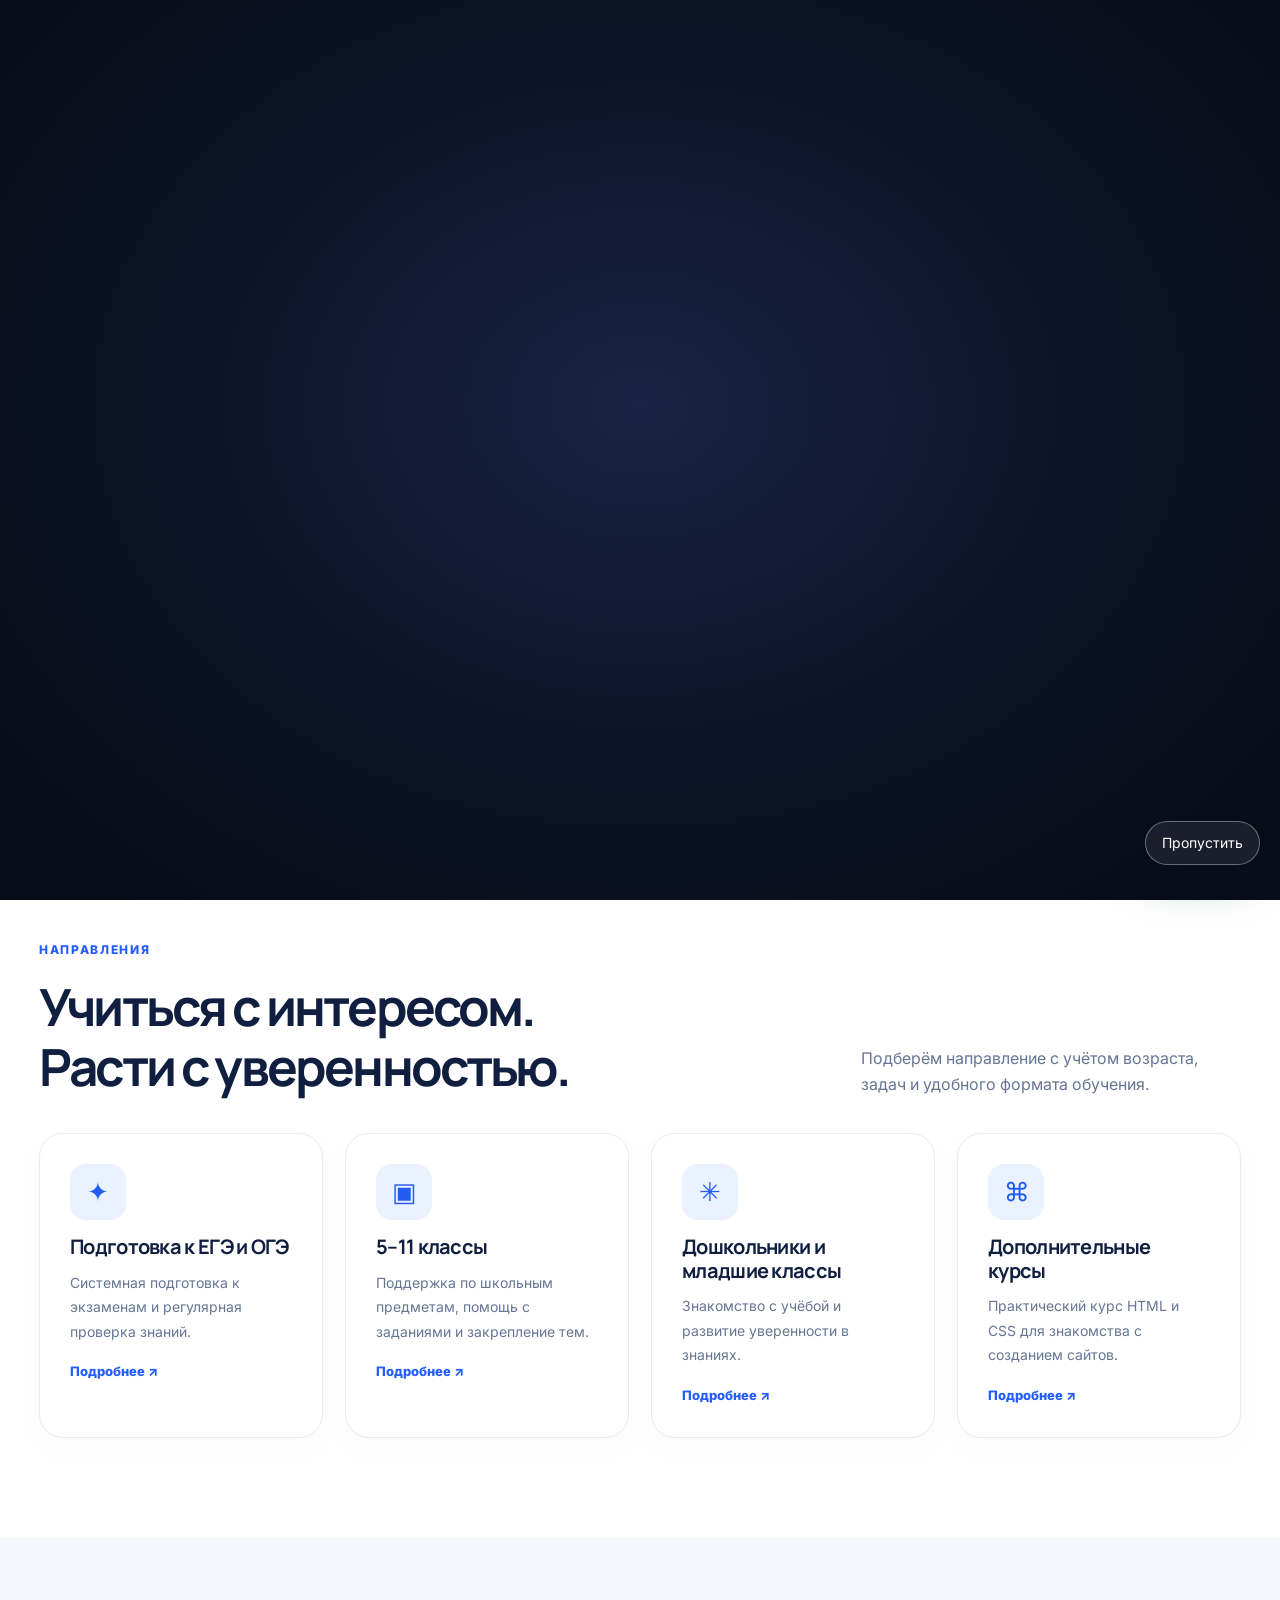
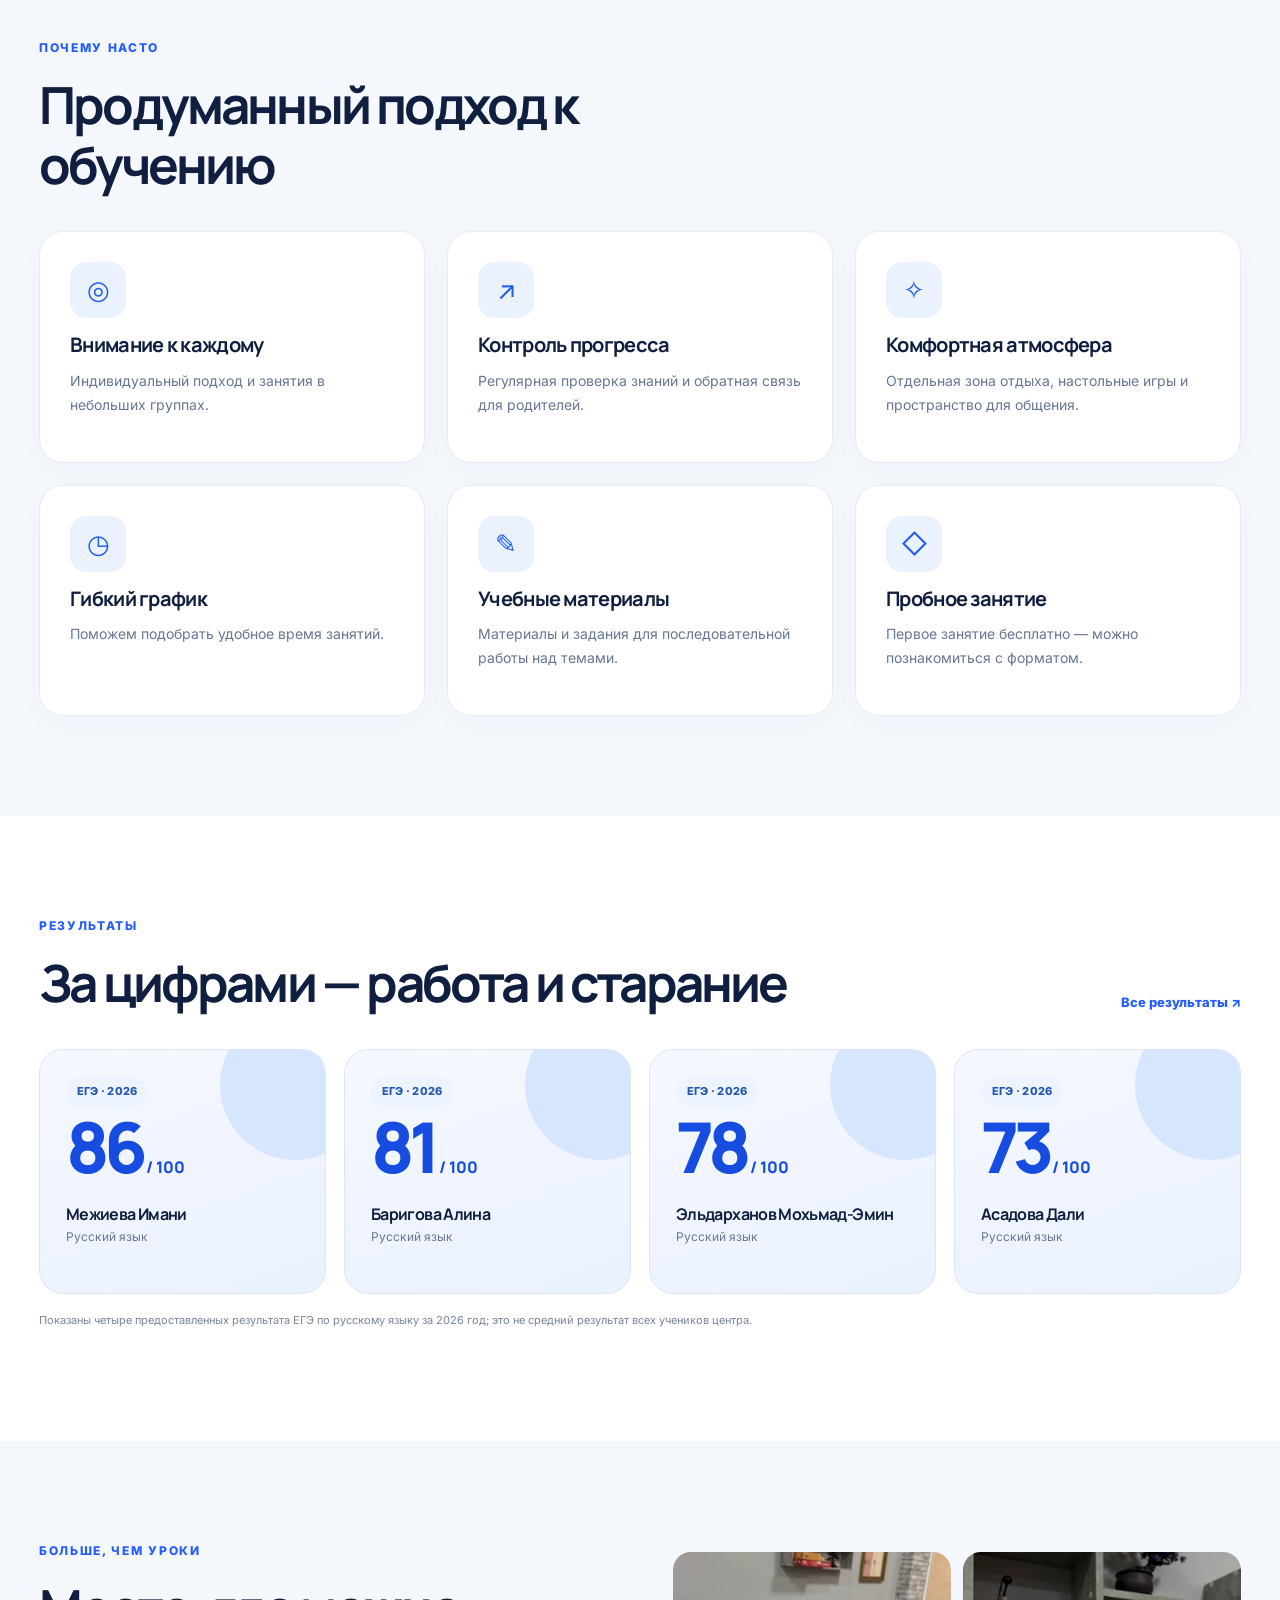
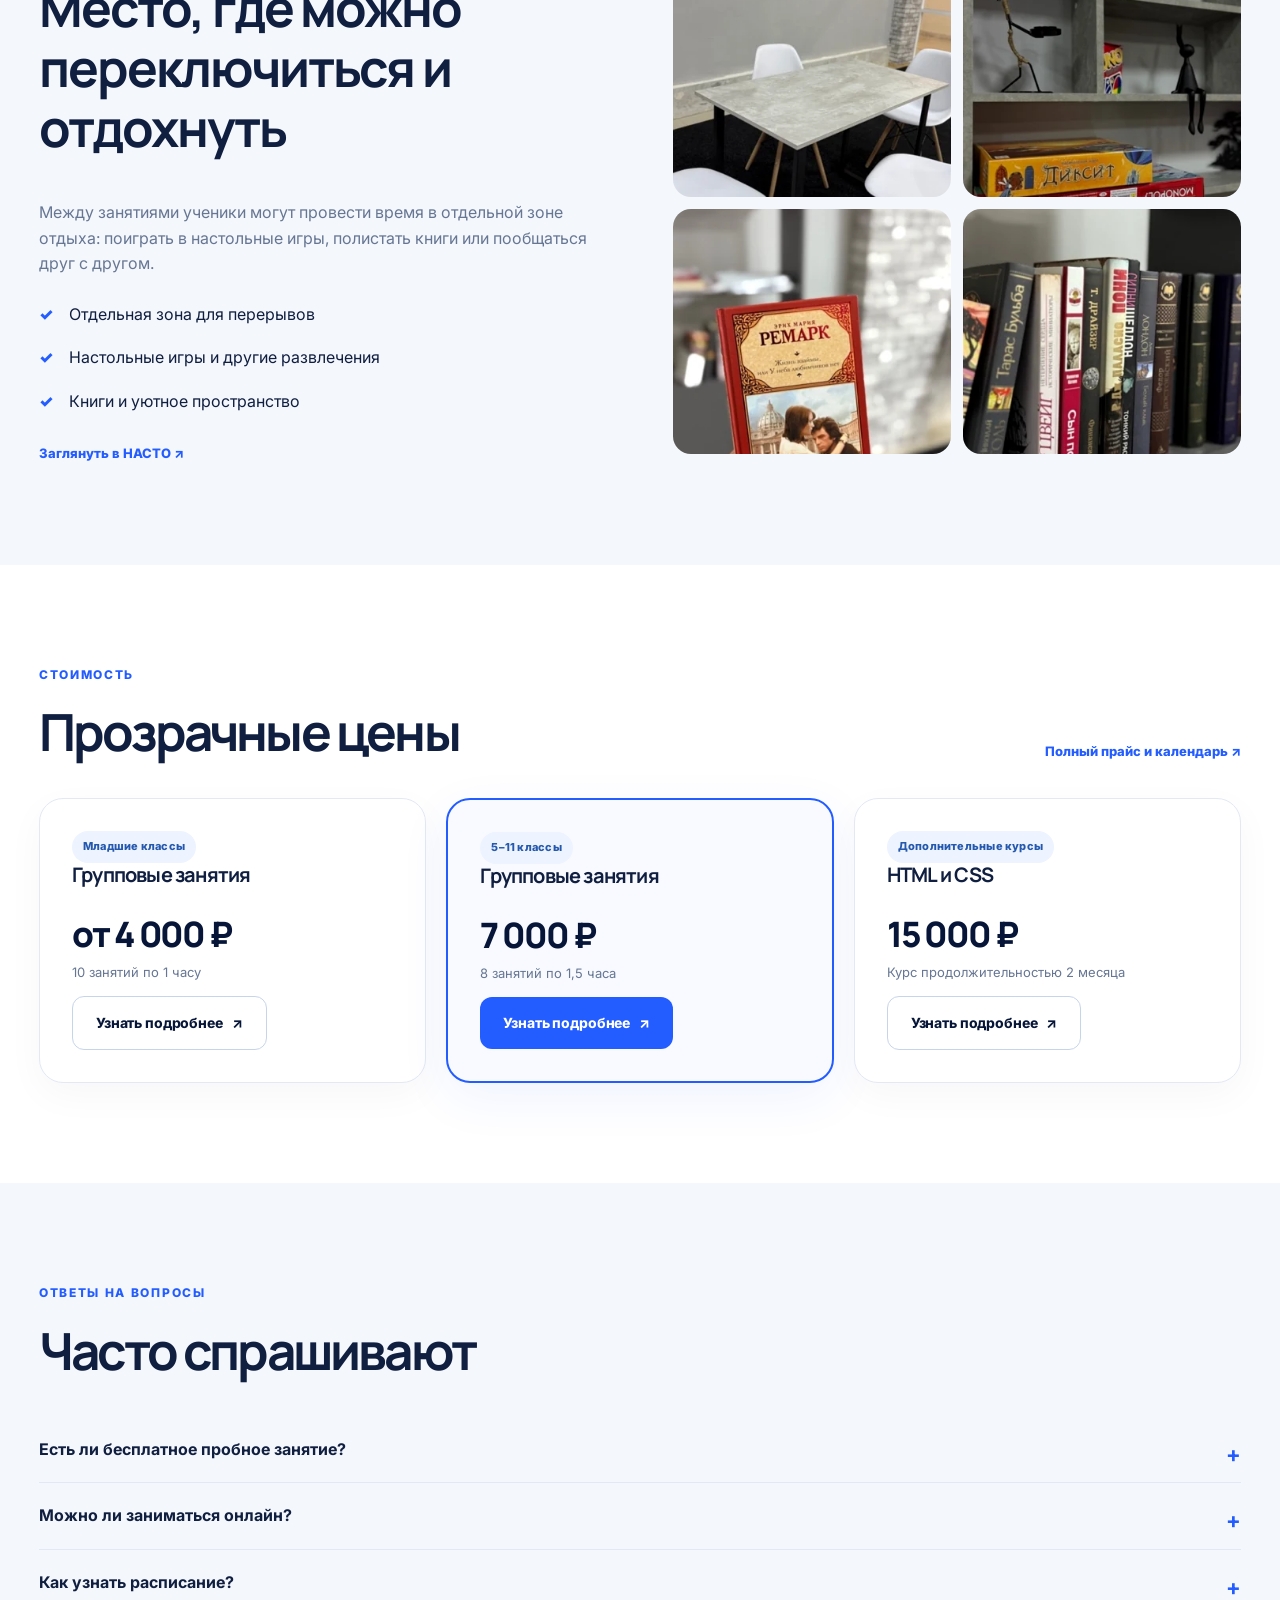
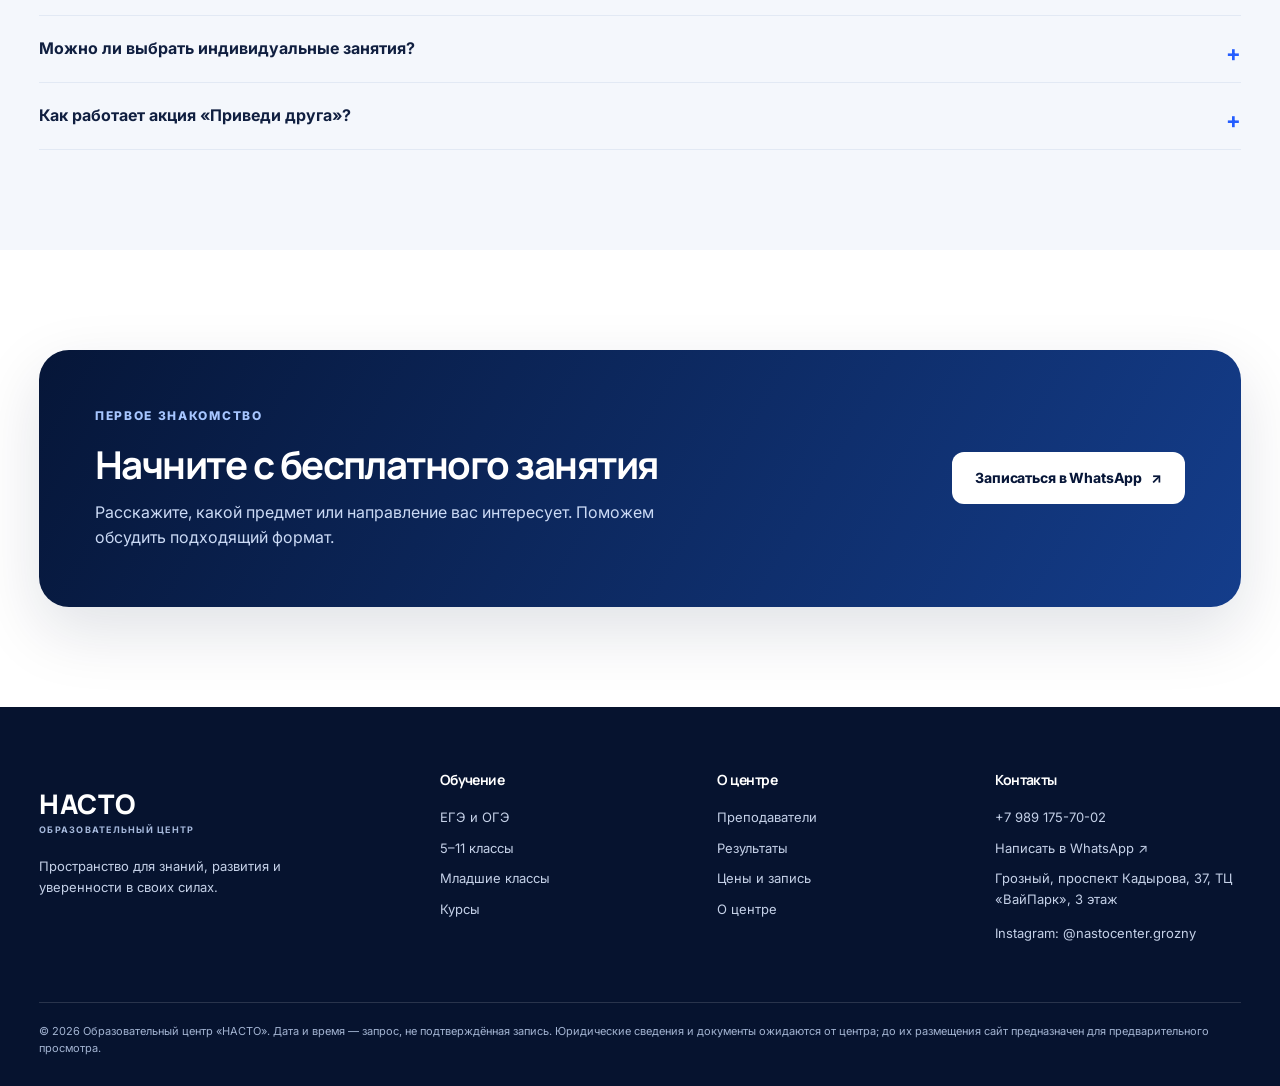
==== commit c1a51599: "Update index.html Add NASTO intro to homepage" ====
--- a/index.html
+++ b/index.html
@@ -1,2 +1,16 @@
 <!DOCTYPE html>
-<html lang="ru"><head><meta charset="utf-8"/><meta content="width=device-width, initial-scale=1" name="viewport"/><meta content="#07183b" name="theme-color"/><meta content="НАСТО — образовательный центр в Грозном. ЕГЭ, ОГЭ, школьные предметы, дошкольная подготовка. Бесплатное пробное занятие." name="description"/><title>Главная | НАСТО — образовательный центр в Грозном</title><link href="assets/style.css" rel="stylesheet"/><link href="assets/favicon.svg" rel="icon" type="image/svg+xml"/><meta content="Главная — НАСТО" property="og:title"/><meta content="НАСТО — образовательный центр в Грозном. ЕГЭ, ОГЭ, школьные предметы, дошкольная подготовка. Бесплатное пробное занятие." property="og:description"/><meta content="website" property="og:type"/><script type="application/ld+json">{"@context":"https://schema.org","@type":"EducationalOrganization","name":"НАСТО","telephone":"+79891757002","address":{"@type":"PostalAddress","streetAddress":"проспект Кадырова, 37, ТЦ ВайПарк, 3 этаж","addressLocality":"Грозный","addressRegion":"Чеченская Республика","addressCountry":"RU"}}</script></head><body><a class="skip-link" href="#main-content">Перейти к содержимому</a><div class="topline"><div class="container"><span>Грозный · ТЦ «ВайПарк», 3 этаж</span><span>Очные и онлайн-занятия</span><a href="tel:+79891757002">+7 989 175-70-02</a></div></div><header class="header"><div class="container header-in"><a aria-label="НАСТО — главная" class="logo" href="index.html"><span><span class="logo-text">НАСТО</span><small>образовательный центр</small></span></a><button aria-controls="main-navigation" aria-expanded="false" aria-label="Открыть меню" class="nav-toggle">☰</button><nav aria-label="Основная навигация" class="nav" id="main-navigation"><a class="active" href="index.html">Главная</a><a class="" href="exams.html">ЕГЭ и ОГЭ</a><a class="" href="school.html">5–11 классы</a><a class="" href="junior.html">Младшие классы</a><a class="" href="courses.html">Курсы</a><a class="" href="teachers.html">Преподаватели</a><a class="" href="results.html">Результаты</a><a class="" href="prices.html">Цены и запись</a><a class="" href="about.html">О центре</a></nav><a aria-label="Пробное занятие ↗ — откроется WhatsApp, сообщение нужно отправить вручную" class="btn btn-sm" data-wa="Здравствуйте! Хочу записаться на бесплатное пробное занятие в НАСТО." href="https://wa.me/79891757002" rel="noopener noreferrer" target="_blank">Пробное занятие <span aria-hidden="true">↗</span></a></div></header><main id="main-content"><section class="hero"><div class="container hero-in"><div><div class="eyebrow">Образовательный центр в Грозном</div><h1>Сильные знания.<br/><span class="hero-accent">Большие возможности.</span></h1><p>Помогаем школьникам уверенно двигаться к своим целям: готовиться к ЕГЭ и ОГЭ, разбираться в предметах и открывать новое. Очно в Грозном и онлайн.</p><div class="hero-actions"><a aria-label="Записаться на бесплатное занятие ↗ — откроется WhatsApp, сообщение нужно отправить вручную" class="btn" data-wa="Здравствуйте! Хочу записаться на бесплатное пробное занятие в НАСТО." href="https://wa.me/79891757002" rel="noopener noreferrer" target="_blank">Записаться на бесплатное занятие <span aria-hidden="true">↗</span></a><a class="btn btn-light" href="exams.html">Выбрать программу ↗</a></div><p style="font-size:12px;margin-top:22px">● Очно в Грозном   ● Онлайн   ● Индивидуально и в группах</p></div><div aria-hidden="true" class="hero-visual"><div class="editorial-graphic"><div class="graphic-top"><span>НАСТО / ОБРАЗОВАНИЕ</span><span>01—26</span></div><div class="graphic-center"><div class="graphic-ring ring-a"></div><div class="graphic-ring ring-b"></div><span class="graphic-letter">Н</span><span class="graphic-spark">✳</span></div><div class="graphic-bottom"><span>УЧИСЬ.<br>ОТКРЫВАЙ.<br>ДОСТИГАЙ.</span><span>ГРОЗНЫЙ<br>ОНЛАЙН + ОЧНО</span></div></div><div class="float-card fc1"><b>ЕГЭ · 2026</b>Подтверждённые результаты</div><div class="float-card fc2"><b>Бесплатно</b>Первое пробное занятие</div></div></div></section><section class="section"><div class="container"><div class="section-intro"><div><div class="eyebrow">Направления</div><h2>Учиться с интересом.<br/>Расти с уверенностью.</h2></div><p>Подберём направление с учётом возраста, задач и удобного формата обучения.</p></div><div class="grid grid-4"><article class="card reveal"><div class="iconbox">✦</div><h3>Подготовка к ЕГЭ и ОГЭ</h3><p>Системная подготовка к экзаменам и регулярная проверка знаний.</p><a class="arrow-link" href="exams.html">Подробнее ↗</a></article><article class="card reveal"><div class="iconbox">▣</div><h3>5–11 классы</h3><p>Поддержка по школьным предметам, помощь с заданиями и закрепление тем.</p><a class="arrow-link" href="school.html">Подробнее ↗</a></article><article class="card reveal"><div class="iconbox">✳</div><h3>Дошкольники и младшие классы</h3><p>Знакомство с учёбой и развитие уверенности в знаниях.</p><a class="arrow-link" href="junior.html">Подробнее ↗</a></article><article class="card reveal"><div class="iconbox">⌘</div><h3>Дополнительные курсы</h3><p>Практический курс HTML и CSS для знакомства с созданием сайтов.</p><a class="arrow-link" href="courses.html">Подробнее ↗</a></article></div></div></section><section class="section soft"><div class="container"><div class="section-intro"><div><div class="eyebrow">Почему НАСТО</div><h2>Продуманный подход к обучению</h2></div></div><div class="grid grid-3"><article class="card reveal"><div class="iconbox">◎</div><h3>Внимание к каждому</h3><p>Индивидуальный подход и занятия в небольших группах.</p></article><article class="card reveal"><div class="iconbox">↗</div><h3>Контроль прогресса</h3><p>Регулярная проверка знаний и обратная связь для родителей.</p></article><article class="card reveal"><div class="iconbox">✧</div><h3>Комфортная атмосфера</h3><p>Отдельная зона отдыха, настольные игры и пространство для общения.</p></article><article class="card reveal"><div class="iconbox">◷</div><h3>Гибкий график</h3><p>Поможем подобрать удобное время занятий.</p></article><article class="card reveal"><div class="iconbox">✎</div><h3>Учебные материалы</h3><p>Материалы и задания для последовательной работы над темами.</p></article><article class="card reveal"><div class="iconbox">◇</div><h3>Пробное занятие</h3><p>Первое занятие бесплатно — можно познакомиться с форматом.</p></article></div></div></section><section class="section"><div class="container"><div class="section-intro"><div><div class="eyebrow">Результаты</div><h2>За цифрами — работа и старание</h2></div><a class="arrow-link" href="results.html">Все результаты ↗</a></div><div class="results-grid"><article class="result-card reveal"><span class="tag">ЕГЭ · 2026</span><div class="score">86<span style="font-size:16px;letter-spacing:0"> / 100</span></div><h3>Межиева Имани</h3><p>Русский язык</p></article><article class="result-card reveal"><span class="tag">ЕГЭ · 2026</span><div class="score">81<span style="font-size:16px;letter-spacing:0"> / 100</span></div><h3>Баригова Алина</h3><p>Русский язык</p></article><article class="result-card reveal"><span class="tag">ЕГЭ · 2026</span><div class="score">78<span style="font-size:16px;letter-spacing:0"> / 100</span></div><h3>Эльдарханов Мохьмад-Эмин</h3><p>Русский язык</p></article><article class="result-card reveal"><span class="tag">ЕГЭ · 2026</span><div class="score">73<span style="font-size:16px;letter-spacing:0"> / 100</span></div><h3>Асадова Дали</h3><p>Русский язык</p></article></div><p class="fineprint" style="margin-top:18px">Показаны четыре предоставленных результата ЕГЭ по русскому языку за 2026 год; это не средний результат всех учеников центра.</p></div></section><section class="section soft"><div class="container"><div class="split"><div><div class="eyebrow">Больше, чем уроки</div><h2>Место, где можно переключиться и отдохнуть</h2><p>Между занятиями ученики могут провести время в отдельной зоне отдыха: поиграть в настольные игры, полистать книги или пообщаться друг с другом.</p><ul class="checklist"><li>Отдельная зона для перерывов</li><li>Настольные игры и другие развлечения</li><li>Книги и уютное пространство</li></ul><a class="arrow-link" href="about.html">Заглянуть в НАСТО ↗</a></div><div class="photo-mosaic"><img alt="Стол и стулья в зоне отдыха НАСТО" loading="lazy" src="assets/lounge.webp"/><img alt="Настольные игры на полке" loading="lazy" src="assets/games.webp"/><img alt="Книга из библиотеки центра" loading="lazy" src="assets/reading.webp"/><img alt="Книжная полка" loading="lazy" src="assets/books.webp"/></div></div></div></section><section class="section"><div class="container"><div class="section-intro"><div><div class="eyebrow">Стоимость</div><h2>Прозрачные цены</h2></div><a class="arrow-link" href="prices.html">Полный прайс и календарь ↗</a></div><div class="pricing"><div class="price-card"><span class="tag">Младшие классы</span><h3>Групповые занятия</h3><div class="amount">от 4 000 ₽</div><p>10 занятий по 1 часу</p><a aria-label="Узнать подробнее ↗ — откроется WhatsApp, сообщение нужно отправить вручную" class="btn btn-outline" data-wa="Здравствуйте! Интересуют групповые занятия для младших классов." href="https://wa.me/79891757002" rel="noopener noreferrer" target="_blank">Узнать подробнее <span aria-hidden="true">↗</span></a></div><div class="price-card featured"><span class="tag">5–11 классы</span><h3>Групповые занятия</h3><div class="amount">7 000 ₽</div><p>8 занятий по 1,5 часа</p><a aria-label="Узнать подробнее ↗ — откроется WhatsApp, сообщение нужно отправить вручную" class="btn" data-wa="Здравствуйте! Интересуют групповые занятия для 5–11 классов." href="https://wa.me/79891757002" rel="noopener noreferrer" target="_blank">Узнать подробнее <span aria-hidden="true">↗</span></a></div><div class="price-card"><span class="tag">Дополнительные курсы</span><h3>HTML и CSS</h3><div class="amount">15 000 ₽</div><p>Курс продолжительностью 2 месяца</p><a aria-label="Узнать подробнее ↗ — откроется WhatsApp, сообщение нужно отправить вручную" class="btn btn-outline" data-wa="Здравствуйте! Интересует курс HTML и CSS." href="https://wa.me/79891757002" rel="noopener noreferrer" target="_blank">Узнать подробнее <span aria-hidden="true">↗</span></a></div></div></div></section><section class="section soft"><div class="container"><div class="section-intro"><div><div class="eyebrow">Ответы на вопросы</div><h2>Часто спрашивают</h2></div></div><div class="faq"><details><summary>Есть ли бесплатное пробное занятие?</summary><p>Да, первое пробное занятие бесплатное. Уточните удобное время у администратора.</p></details><details><summary>Можно ли заниматься онлайн?</summary><p>Да, центр предлагает очные и онлайн-занятия. Формат конкретной программы уточняйте при записи.</p></details><details><summary>Как узнать расписание?</summary><p>Выберите желаемую дату и время в календаре. Администратор подтвердит возможность записи в WhatsApp.</p></details><details><summary>Можно ли выбрать индивидуальные занятия?</summary><p>Да, доступны индивидуальные, групповые и мини-групповые форматы. Наличие мест уточняется.</p></details><details><summary>Как работает акция «Приведи друга»?</summary><p>В центре действует предложение со скидкой 50%. Точные условия и применимость к абонементам необходимо уточнить у администратора.</p></details></div></div></section><section class="section"><div class="container"><div class="cta"><div><div class="eyebrow" style="color:#a7c6ff">Первое знакомство</div><h2>Начните с бесплатного занятия</h2><p>Расскажите, какой предмет или направление вас интересует. Поможем обсудить подходящий формат.</p></div><a aria-label="Записаться в WhatsApp ↗ — откроется WhatsApp, сообщение нужно отправить вручную" class="btn btn-light" data-wa="Здравствуйте! Хочу записаться на бесплатное пробное занятие в НАСТО." href="https://wa.me/79891757002" rel="noopener noreferrer" target="_blank">Записаться в WhatsApp <span aria-hidden="true">↗</span></a></div></div></section></main><footer class="footer"><div class="container"><div class="footer-grid"><div><a class="logo" href="index.html"><span><span class="logo-text">НАСТО</span><small>образовательный центр</small></span></a><p style="margin-top:20px;max-width:280px">Пространство для знаний, развития и уверенности в своих силах.</p></div><div><h4>Обучение</h4><a href="exams.html">ЕГЭ и ОГЭ</a><a href="school.html">5–11 классы</a><a href="junior.html">Младшие классы</a><a href="courses.html">Курсы</a></div><div><h4>О центре</h4><a href="teachers.html">Преподаватели</a><a href="results.html">Результаты</a><a href="prices.html">Цены и запись</a><a href="about.html">О центре</a></div><div><h4>Контакты</h4><a href="tel:+79891757002">+7 989 175-70-02</a><a aria-label="Написать в WhatsApp ↗ — откроется WhatsApp, сообщение нужно отправить вручную" data-wa="Здравствуйте! Хочу узнать подробнее о НАСТО." href="https://wa.me/79891757002" rel="noopener noreferrer" target="_blank">Написать в WhatsApp ↗</a><p>Грозный, проспект Кадырова, 37, ТЦ «ВайПарк», 3 этаж</p><p>Instagram: @nastocenter.grozny</p></div></div><div class="footer-bottom">© 2026 Образовательный центр «НАСТО». Дата и время — запрос, не подтверждённая запись. Юридические сведения и документы ожидаются от центра; до их размещения сайт предназначен для предварительного просмотра.</div></div></footer><a aria-label="✆ WhatsApp — откроется WhatsApp, сообщение нужно отправить вручную" class="whatsapp-float" data-wa="Здравствуйте! Хочу узнать о занятиях в НАСТО." href="https://wa.me/79891757002" rel="noopener noreferrer" target="_blank">✆ WhatsApp</a><script defer="" src="assets/script.js"></script></body></html>
+<html lang="ru"><head><meta charset="utf-8"/><meta content="width=device-width, initial-scale=1" name="viewport"/><meta content="#07183b" name="theme-color"/><meta content="НАСТО — образовательный центр в Грозном. ЕГЭ, ОГЭ, школьные предметы, дошкольная подготовка. Бесплатное пробное занятие." name="description"/><title>Главная | НАСТО — образовательный центр в Грозном</title><link href="assets/style.css" rel="stylesheet"/><link href="assets/favicon.svg" rel="icon" type="image/svg+xml"/><meta content="Главная — НАСТО" property="og:title"/><meta content="НАСТО — образовательный центр в Грозном. ЕГЭ, ОГЭ, школьные предметы, дошкольная подготовка. Бесплатное пробное занятие." property="og:description"/><meta content="website" property="og:type"/><script type="application/ld+json">{"@context":"https://schema.org","@type":"EducationalOrganization","name":"НАСТО","telephone":"+79891757002","address":{"@type":"PostalAddress","streetAddress":"проспект Кадырова, 37, ТЦ ВайПарк, 3 этаж","addressLocality":"Грозный","addressRegion":"Чеченская Республика","addressCountry":"RU"}}</script><link rel="stylesheet" href="assets/nasto-intro.css"></head><body><script src="assets/nasto-intro.js" defer></script><div id="nasto-intro" aria-label="Заставка НАСТО">
+  <div class="nasto-intro-glow"></div>
+
+  <div class="nasto-intro-brand">
+    <img
+      src="assets/nasto-logo.png.PNG"
+      alt="Логотип НАСТО"
+    >
+    <h2>НАСТО</h2>
+  </div>
+
+  <button type="button" data-nasto-skip>
+    Пропустить
+  </button>
+</div><a class="skip-link" href="#main-content">Перейти к содержимому</a><div class="topline"><div class="container"><span>Грозный · ТЦ «ВайПарк», 3 этаж</span><span>Очные и онлайн-занятия</span><a href="tel:+79891757002">+7 989 175-70-02</a></div></div><header class="header"><div class="container header-in"><a aria-label="НАСТО — главная" class="logo" href="index.html"><span><span class="logo-text">НАСТО</span><small>образовательный центр</small></span></a><button aria-controls="main-navigation" aria-expanded="false" aria-label="Открыть меню" class="nav-toggle">☰</button><nav aria-label="Основная навигация" class="nav" id="main-navigation"><a class="active" href="index.html">Главная</a><a class="" href="exams.html">ЕГЭ и ОГЭ</a><a class="" href="school.html">5–11 классы</a><a class="" href="junior.html">Младшие классы</a><a class="" href="courses.html">Курсы</a><a class="" href="teachers.html">Преподаватели</a><a class="" href="results.html">Результаты</a><a class="" href="prices.html">Цены и запись</a><a class="" href="about.html">О центре</a></nav><a aria-label="Пробное занятие ↗ — откроется WhatsApp, сообщение нужно отправить вручную" class="btn btn-sm" data-wa="Здравствуйте! Хочу записаться на бесплатное пробное занятие в НАСТО." href="https://wa.me/79891757002" rel="noopener noreferrer" target="_blank">Пробное занятие <span aria-hidden="true">↗</span></a></div></header><main id="main-content"><section class="hero"><div class="container hero-in"><div><div class="eyebrow">Образовательный центр в Грозном</div><h1>Сильные знания.<br/><span class="hero-accent">Большие возможности.</span></h1><p>Помогаем школьникам уверенно двигаться к своим целям: готовиться к ЕГЭ и ОГЭ, разбираться в предметах и открывать новое. Очно в Грозном и онлайн.</p><div class="hero-actions"><a aria-label="Записаться на бесплатное занятие ↗ — откроется WhatsApp, сообщение нужно отправить вручную" class="btn" data-wa="Здравствуйте! Хочу записаться на бесплатное пробное занятие в НАСТО." href="https://wa.me/79891757002" rel="noopener noreferrer" target="_blank">Записаться на бесплатное занятие <span aria-hidden="true">↗</span></a><a class="btn btn-light" href="exams.html">Выбрать программу ↗</a></div><p style="font-size:12px;margin-top:22px">● Очно в Грозном   ● Онлайн   ● Индивидуально и в группах</p></div><div aria-hidden="true" class="hero-visual"><div class="editorial-graphic"><div class="graphic-top"><span>НАСТО / ОБРАЗОВАНИЕ</span><span>01—26</span></div><div class="graphic-center"><div class="graphic-ring ring-a"></div><div class="graphic-ring ring-b"></div><span class="graphic-letter">Н</span><span class="graphic-spark">✳</span></div><div class="graphic-bottom"><span>УЧИСЬ.<br>ОТКРЫВАЙ.<br>ДОСТИГАЙ.</span><span>ГРОЗНЫЙ<br>ОНЛАЙН + ОЧНО</span></div></div><div class="float-card fc1"><b>ЕГЭ · 2026</b>Подтверждённые результаты</div><div class="float-card fc2"><b>Бесплатно</b>Первое пробное занятие</div></div></div></section><section class="section"><div class="container"><div class="section-intro"><div><div class="eyebrow">Направления</div><h2>Учиться с интересом.<br/>Расти с уверенностью.</h2></div><p>Подберём направление с учётом возраста, задач и удобного формата обучения.</p></div><div class="grid grid-4"><article class="card reveal"><div class="iconbox">✦</div><h3>Подготовка к ЕГЭ и ОГЭ</h3><p>Системная подготовка к экзаменам и регулярная проверка знаний.</p><a class="arrow-link" href="exams.html">Подробнее ↗</a></article><article class="card reveal"><div class="iconbox">▣</div><h3>5–11 классы</h3><p>Поддержка по школьным предметам, помощь с заданиями и закрепление тем.</p><a class="arrow-link" href="school.html">Подробнее ↗</a></article><article class="card reveal"><div class="iconbox">✳</div><h3>Дошкольники и младшие классы</h3><p>Знакомство с учёбой и развитие уверенности в знаниях.</p><a class="arrow-link" href="junior.html">Подробнее ↗</a></article><article class="card reveal"><div class="iconbox">⌘</div><h3>Дополнительные курсы</h3><p>Практический курс HTML и CSS для знакомства с созданием сайтов.</p><a class="arrow-link" href="courses.html">Подробнее ↗</a></article></div></div></section><section class="section soft"><div class="container"><div class="section-intro"><div><div class="eyebrow">Почему НАСТО</div><h2>Продуманный подход к обучению</h2></div></div><div class="grid grid-3"><article class="card reveal"><div class="iconbox">◎</div><h3>Внимание к каждому</h3><p>Индивидуальный подход и занятия в небольших группах.</p></article><article class="card reveal"><div class="iconbox">↗</div><h3>Контроль прогресса</h3><p>Регулярная проверка знаний и обратная связь для родителей.</p></article><article class="card reveal"><div class="iconbox">✧</div><h3>Комфортная атмосфера</h3><p>Отдельная зона отдыха, настольные игры и пространство для общения.</p></article><article class="card reveal"><div class="iconbox">◷</div><h3>Гибкий график</h3><p>Поможем подобрать удобное время занятий.</p></article><article class="card reveal"><div class="iconbox">✎</div><h3>Учебные материалы</h3><p>Материалы и задания для последовательной работы над темами.</p></article><article class="card reveal"><div class="iconbox">◇</div><h3>Пробное занятие</h3><p>Первое занятие бесплатно — можно познакомиться с форматом.</p></article></div></div></section><section class="section"><div class="container"><div class="section-intro"><div><div class="eyebrow">Результаты</div><h2>За цифрами — работа и старание</h2></div><a class="arrow-link" href="results.html">Все результаты ↗</a></div><div class="results-grid"><article class="result-card reveal"><span class="tag">ЕГЭ · 2026</span><div class="score">86<span style="font-size:16px;letter-spacing:0"> / 100</span></div><h3>Межиева Имани</h3><p>Русский язык</p></article><article class="result-card reveal"><span class="tag">ЕГЭ · 2026</span><div class="score">81<span style="font-size:16px;letter-spacing:0"> / 100</span></div><h3>Баригова Алина</h3><p>Русский язык</p></article><article class="result-card reveal"><span class="tag">ЕГЭ · 2026</span><div class="score">78<span style="font-size:16px;letter-spacing:0"> / 100</span></div><h3>Эльдарханов Мохьмад-Эмин</h3><p>Русский язык</p></article><article class="result-card reveal"><span class="tag">ЕГЭ · 2026</span><div class="score">73<span style="font-size:16px;letter-spacing:0"> / 100</span></div><h3>Асадова Дали</h3><p>Русский язык</p></article></div><p class="fineprint" style="margin-top:18px">Показаны четыре предоставленных результата ЕГЭ по русскому языку за 2026 год; это не средний результат всех учеников центра.</p></div></section><section class="section soft"><div class="container"><div class="split"><div><div class="eyebrow">Больше, чем уроки</div><h2>Место, где можно переключиться и отдохнуть</h2><p>Между занятиями ученики могут провести время в отдельной зоне отдыха: поиграть в настольные игры, полистать книги или пообщаться друг с другом.</p><ul class="checklist"><li>Отдельная зона для перерывов</li><li>Настольные игры и другие развлечения</li><li>Книги и уютное пространство</li></ul><a class="arrow-link" href="about.html">Заглянуть в НАСТО ↗</a></div><div class="photo-mosaic"><img alt="Стол и стулья в зоне отдыха НАСТО" loading="lazy" src="assets/lounge.webp"/><img alt="Настольные игры на полке" loading="lazy" src="assets/games.webp"/><img alt="Книга из библиотеки центра" loading="lazy" src="assets/reading.webp"/><img alt="Книжная полка" loading="lazy" src="assets/books.webp"/></div></div></div></section><section class="section"><div class="container"><div class="section-intro"><div><div class="eyebrow">Стоимость</div><h2>Прозрачные цены</h2></div><a class="arrow-link" href="prices.html">Полный прайс и календарь ↗</a></div><div class="pricing"><div class="price-card"><span class="tag">Младшие классы</span><h3>Групповые занятия</h3><div class="amount">от 4 000 ₽</div><p>10 занятий по 1 часу</p><a aria-label="Узнать подробнее ↗ — откроется WhatsApp, сообщение нужно отправить вручную" class="btn btn-outline" data-wa="Здравствуйте! Интересуют групповые занятия для младших классов." href="https://wa.me/79891757002" rel="noopener noreferrer" target="_blank">Узнать подробнее <span aria-hidden="true">↗</span></a></div><div class="price-card featured"><span class="tag">5–11 классы</span><h3>Групповые занятия</h3><div class="amount">7 000 ₽</div><p>8 занятий по 1,5 часа</p><a aria-label="Узнать подробнее ↗ — откроется WhatsApp, сообщение нужно отправить вручную" class="btn" data-wa="Здравствуйте! Интересуют групповые занятия для 5–11 классов." href="https://wa.me/79891757002" rel="noopener noreferrer" target="_blank">Узнать подробнее <span aria-hidden="true">↗</span></a></div><div class="price-card"><span class="tag">Дополнительные курсы</span><h3>HTML и CSS</h3><div class="amount">15 000 ₽</div><p>Курс продолжительностью 2 месяца</p><a aria-label="Узнать подробнее ↗ — откроется WhatsApp, сообщение нужно отправить вручную" class="btn btn-outline" data-wa="Здравствуйте! Интересует курс HTML и CSS." href="https://wa.me/79891757002" rel="noopener noreferrer" target="_blank">Узнать подробнее <span aria-hidden="true">↗</span></a></div></div></div></section><section class="section soft"><div class="container"><div class="section-intro"><div><div class="eyebrow">Ответы на вопросы</div><h2>Часто спрашивают</h2></div></div><div class="faq"><details><summary>Есть ли бесплатное пробное занятие?</summary><p>Да, первое пробное занятие бесплатное. Уточните удобное время у администратора.</p></details><details><summary>Можно ли заниматься онлайн?</summary><p>Да, центр предлагает очные и онлайн-занятия. Формат конкретной программы уточняйте при записи.</p></details><details><summary>Как узнать расписание?</summary><p>Выберите желаемую дату и время в календаре. Администратор подтвердит возможность записи в WhatsApp.</p></details><details><summary>Можно ли выбрать индивидуальные занятия?</summary><p>Да, доступны индивидуальные, групповые и мини-групповые форматы. Наличие мест уточняется.</p></details><details><summary>Как работает акция «Приведи друга»?</summary><p>В центре действует предложение со скидкой 50%. Точные условия и применимость к абонементам необходимо уточнить у администратора.</p></details></div></div></section><section class="section"><div class="container"><div class="cta"><div><div class="eyebrow" style="color:#a7c6ff">Первое знакомство</div><h2>Начните с бесплатного занятия</h2><p>Расскажите, какой предмет или направление вас интересует. Поможем обсудить подходящий формат.</p></div><a aria-label="Записаться в WhatsApp ↗ — откроется WhatsApp, сообщение нужно отправить вручную" class="btn btn-light" data-wa="Здравствуйте! Хочу записаться на бесплатное пробное занятие в НАСТО." href="https://wa.me/79891757002" rel="noopener noreferrer" target="_blank">Записаться в WhatsApp <span aria-hidden="true">↗</span></a></div></div></section></main><footer class="footer"><div class="container"><div class="footer-grid"><div><a class="logo" href="index.html"><span><span class="logo-text">НАСТО</span><small>образовательный центр</small></span></a><p style="margin-top:20px;max-width:280px">Пространство для знаний, развития и уверенности в своих силах.</p></div><div><h4>Обучение</h4><a href="exams.html">ЕГЭ и ОГЭ</a><a href="school.html">5–11 классы</a><a href="junior.html">Младшие классы</a><a href="courses.html">Курсы</a></div><div><h4>О центре</h4><a href="teachers.html">Преподаватели</a><a href="results.html">Результаты</a><a href="prices.html">Цены и запись</a><a href="about.html">О центре</a></div><div><h4>Контакты</h4><a href="tel:+79891757002">+7 989 175-70-02</a><a aria-label="Написать в WhatsApp ↗ — откроется WhatsApp, сообщение нужно отправить вручную" data-wa="Здравствуйте! Хочу узнать подробнее о НАСТО." href="https://wa.me/79891757002" rel="noopener noreferrer" target="_blank">Написать в WhatsApp ↗</a><p>Грозный, проспект Кадырова, 37, ТЦ «ВайПарк», 3 этаж</p><p>Instagram: @nastocenter.grozny</p></div></div><div class="footer-bottom">© 2026 Образовательный центр «НАСТО». Дата и время — запрос, не подтверждённая запись. Юридические сведения и документы ожидаются от центра; до их размещения сайт предназначен для предварительного просмотра.</div></div></footer><a aria-label="✆ WhatsApp — откроется WhatsApp, сообщение нужно отправить вручную" class="whatsapp-float" data-wa="Здравствуйте! Хочу узнать о занятиях в НАСТО." href="https://wa.me/79891757002" rel="noopener noreferrer" target="_blank">✆ WhatsApp</a><script defer="" src="assets/script.js"></script></body></html>
--- a/assets/nasto-intro.css
+++ b/assets/nasto-intro.css
@@ -0,0 +1,122 @@
+
+#nasto-intro {
+  position: fixed;
+  inset: 0;
+  z-index: 99999;
+  display: grid;
+  place-items: center;
+  overflow: hidden;
+  background: radial-gradient(
+    ellipse at 50% 45%,
+    #182443 0%,
+    #0c1428 48%,
+    #080c17 90%
+  );
+  color: #fff;
+  opacity: 1;
+  transition: opacity 0.6s ease;
+}
+
+#nasto-intro .nasto-intro-glow {
+  position: absolute;
+  width: 75vw;
+  height: 75vw;
+  max-width: 480px;
+  max-height: 480px;
+  border-radius: 50%;
+  background: radial-gradient(
+    circle,
+    rgba(45, 150, 255, 0.32),
+    transparent 70%
+  );
+  filter: blur(28px);
+  opacity: 0;
+}
+
+#nasto-intro .nasto-intro-brand {
+  position: relative;
+  width: 80%;
+  max-width: 390px;
+  text-align: center;
+  opacity: 0;
+  transform: scale(0.65) translateY(25px);
+}
+
+#nasto-intro .nasto-intro-brand img {
+  display: block;
+  width: 100%;
+  max-height: 280px;
+  object-fit: contain;
+  margin: auto;
+  filter: drop-shadow(
+    0 0 24px rgba(105, 201, 255, 0.35)
+  );
+}
+
+#nasto-intro .nasto-intro-brand h2 {
+  margin: 14px 0 0;
+  font-size: 32px;
+  letter-spacing: 9px;
+  font-weight: 700;
+}
+
+#nasto-intro.nasto-intro-play
+.nasto-intro-glow {
+  animation: nastoGlow 3s ease forwards;
+}
+
+#nasto-intro.nasto-intro-play
+.nasto-intro-brand {
+  animation: nastoBrand 3s ease forwards;
+}
+
+#nasto-intro.nasto-intro-exit {
+  opacity: 0;
+  pointer-events: none;
+}
+
+#nasto-intro [data-nasto-skip] {
+  position: absolute;
+  right: 20px;
+  bottom: 35px;
+  z-index: 2;
+  padding: 10px 16px;
+  border: 1px solid rgba(255,255,255,.35);
+  border-radius: 30px;
+  background: rgba(255,255,255,.08);
+  color: #fff;
+  font-size: 14px;
+  cursor: pointer;
+}
+
+@keyframes nastoGlow {
+  0% { opacity: 0; transform: scale(.6); }
+  45% { opacity: 1; }
+  100% { opacity: 0; transform: scale(1.3); }
+}
+
+@keyframes nastoBrand {
+  0% {
+    opacity: 0;
+    transform: scale(.65) translateY(25px);
+  }
+  40% {
+    opacity: 1;
+    transform: scale(1) translateY(0);
+  }
+  80% {
+    opacity: 1;
+    transform: scale(1.08);
+  }
+  100% {
+    opacity: 0;
+    transform: scale(1.15);
+  }
+}
+
+@media (prefers-reduced-motion: reduce) {
+  #nasto-intro,
+  #nasto-intro * {
+    animation: none !important;
+  }
+}
